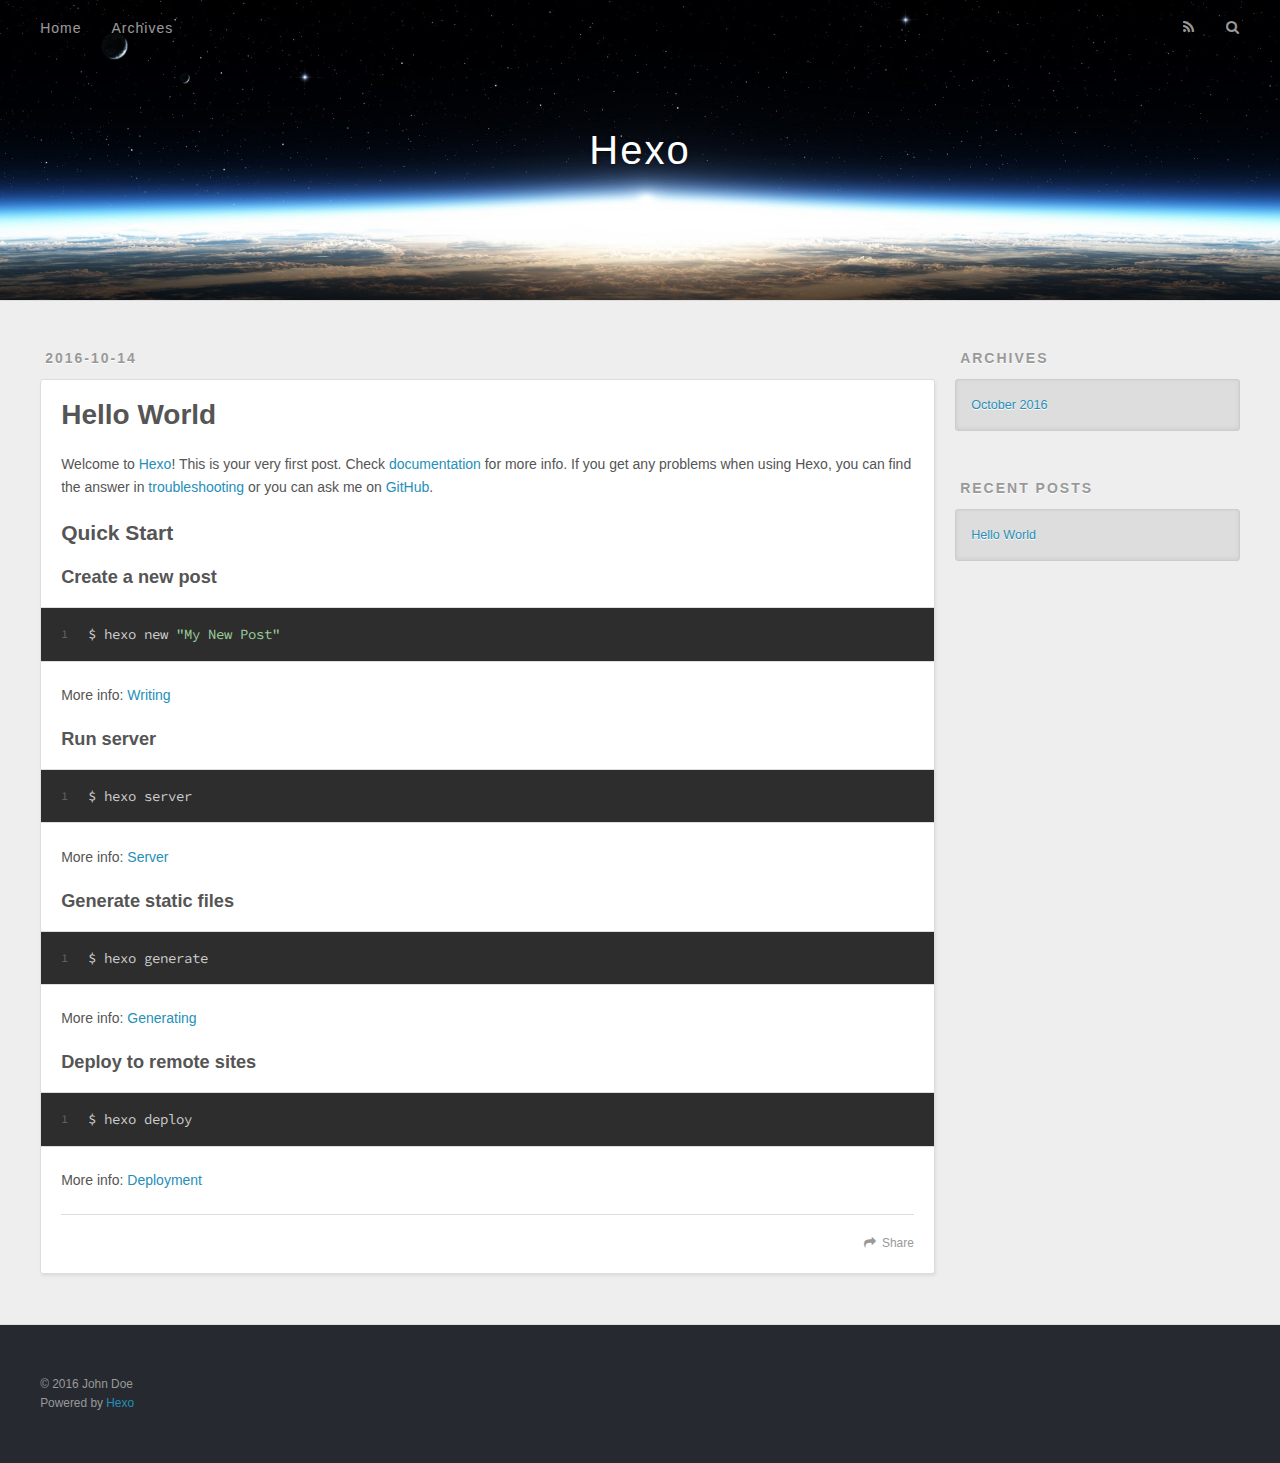
==== index.html @ ef67a655 "Site updated: 2016-10-14 16:32:00" ====
<!DOCTYPE html>
<html>
<head>
  <meta charset="utf-8">
  
  <title>Hexo</title>
  <meta name="viewport" content="width=device-width, initial-scale=1, maximum-scale=1">
  <meta property="og:type" content="website">
<meta property="og:title" content="Hexo">
<meta property="og:url" content="http://yoursite.com/index.html">
<meta property="og:site_name" content="Hexo">
<meta name="twitter:card" content="summary">
<meta name="twitter:title" content="Hexo">
  
    <link rel="alternate" href="/atom.xml" title="Hexo" type="application/atom+xml">
  
  
    <link rel="icon" href="/favicon.png">
  
  
    <link href="//fonts.googleapis.com/css?family=Source+Code+Pro" rel="stylesheet" type="text/css">
  
  <link rel="stylesheet" href="/css/style.css">
  

</head>

<body>
  <div id="container">
    <div id="wrap">
      <header id="header">
  <div id="banner"></div>
  <div id="header-outer" class="outer">
    <div id="header-title" class="inner">
      <h1 id="logo-wrap">
        <a href="/" id="logo">Hexo</a>
      </h1>
      
    </div>
    <div id="header-inner" class="inner">
      <nav id="main-nav">
        <a id="main-nav-toggle" class="nav-icon"></a>
        
          <a class="main-nav-link" href="/">Home</a>
        
          <a class="main-nav-link" href="/archives">Archives</a>
        
      </nav>
      <nav id="sub-nav">
        
          <a id="nav-rss-link" class="nav-icon" href="/atom.xml" title="RSS Feed"></a>
        
        <a id="nav-search-btn" class="nav-icon" title="Search"></a>
      </nav>
      <div id="search-form-wrap">
        <form action="//google.com/search" method="get" accept-charset="UTF-8" class="search-form"><input type="search" name="q" results="0" class="search-form-input" placeholder="Search"><button type="submit" class="search-form-submit">&#xF002;</button><input type="hidden" name="sitesearch" value="http://yoursite.com"></form>
      </div>
    </div>
  </div>
</header>
      <div class="outer">
        <section id="main">
  
    <article id="post-hello-world" class="article article-type-post" itemscope itemprop="blogPost">
  <div class="article-meta">
    <a href="/2016/10/14/hello-world/" class="article-date">
  <time datetime="2016-10-14T08:07:44.406Z" itemprop="datePublished">2016-10-14</time>
</a>
    
  </div>
  <div class="article-inner">
    
    
      <header class="article-header">
        
  
    <h1 itemprop="name">
      <a class="article-title" href="/2016/10/14/hello-world/">Hello World</a>
    </h1>
  

      </header>
    
    <div class="article-entry" itemprop="articleBody">
      
        <p>Welcome to <a href="https://hexo.io/" target="_blank" rel="external">Hexo</a>! This is your very first post. Check <a href="https://hexo.io/docs/" target="_blank" rel="external">documentation</a> for more info. If you get any problems when using Hexo, you can find the answer in <a href="https://hexo.io/docs/troubleshooting.html" target="_blank" rel="external">troubleshooting</a> or you can ask me on <a href="https://github.com/hexojs/hexo/issues" target="_blank" rel="external">GitHub</a>.</p>
<h2 id="Quick-Start"><a href="#Quick-Start" class="headerlink" title="Quick Start"></a>Quick Start</h2><h3 id="Create-a-new-post"><a href="#Create-a-new-post" class="headerlink" title="Create a new post"></a>Create a new post</h3><figure class="highlight bash"><table><tr><td class="gutter"><pre><div class="line">1</div></pre></td><td class="code"><pre><div class="line">$ hexo new <span class="string">"My New Post"</span></div></pre></td></tr></table></figure>
<p>More info: <a href="https://hexo.io/docs/writing.html" target="_blank" rel="external">Writing</a></p>
<h3 id="Run-server"><a href="#Run-server" class="headerlink" title="Run server"></a>Run server</h3><figure class="highlight bash"><table><tr><td class="gutter"><pre><div class="line">1</div></pre></td><td class="code"><pre><div class="line">$ hexo server</div></pre></td></tr></table></figure>
<p>More info: <a href="https://hexo.io/docs/server.html" target="_blank" rel="external">Server</a></p>
<h3 id="Generate-static-files"><a href="#Generate-static-files" class="headerlink" title="Generate static files"></a>Generate static files</h3><figure class="highlight bash"><table><tr><td class="gutter"><pre><div class="line">1</div></pre></td><td class="code"><pre><div class="line">$ hexo generate</div></pre></td></tr></table></figure>
<p>More info: <a href="https://hexo.io/docs/generating.html" target="_blank" rel="external">Generating</a></p>
<h3 id="Deploy-to-remote-sites"><a href="#Deploy-to-remote-sites" class="headerlink" title="Deploy to remote sites"></a>Deploy to remote sites</h3><figure class="highlight bash"><table><tr><td class="gutter"><pre><div class="line">1</div></pre></td><td class="code"><pre><div class="line">$ hexo deploy</div></pre></td></tr></table></figure>
<p>More info: <a href="https://hexo.io/docs/deployment.html" target="_blank" rel="external">Deployment</a></p>

      
    </div>
    <footer class="article-footer">
      <a data-url="http://yoursite.com/2016/10/14/hello-world/" data-id="ciu9i73440000d82mfgw4h59m" class="article-share-link">Share</a>
      
      
    </footer>
  </div>
  
</article>


  

</section>
        
          <aside id="sidebar">
  
    

  
    

  
    
  
    
  <div class="widget-wrap">
    <h3 class="widget-title">Archives</h3>
    <div class="widget">
      <ul class="archive-list"><li class="archive-list-item"><a class="archive-list-link" href="/archives/2016/10/">October 2016</a></li></ul>
    </div>
  </div>


  
    
  <div class="widget-wrap">
    <h3 class="widget-title">Recent Posts</h3>
    <div class="widget">
      <ul>
        
          <li>
            <a href="/2016/10/14/hello-world/">Hello World</a>
          </li>
        
      </ul>
    </div>
  </div>

  
</aside>
        
      </div>
      <footer id="footer">
  
  <div class="outer">
    <div id="footer-info" class="inner">
      &copy; 2016 John Doe<br>
      Powered by <a href="http://hexo.io/" target="_blank">Hexo</a>
    </div>
  </div>
</footer>
    </div>
    <nav id="mobile-nav">
  
    <a href="/" class="mobile-nav-link">Home</a>
  
    <a href="/archives" class="mobile-nav-link">Archives</a>
  
</nav>
    

<script src="//ajax.googleapis.com/ajax/libs/jquery/2.0.3/jquery.min.js"></script>


  <link rel="stylesheet" href="/fancybox/jquery.fancybox.css">
  <script src="/fancybox/jquery.fancybox.pack.js"></script>


<script src="/js/script.js"></script>

  </div>
</body>
</html>
---- css/style.css ----
body {
  width: 100%;
}
body:before,
body:after {
  content: "";
  display: table;
}
body:after {
  clear: both;
}
html,
body,
div,
span,
applet,
object,
iframe,
h1,
h2,
h3,
h4,
h5,
h6,
p,
blockquote,
pre,
a,
abbr,
acronym,
address,
big,
cite,
code,
del,
dfn,
em,
img,
ins,
kbd,
q,
s,
samp,
small,
strike,
strong,
sub,
sup,
tt,
var,
dl,
dt,
dd,
ol,
ul,
li,
fieldset,
form,
label,
legend,
table,
caption,
tbody,
tfoot,
thead,
tr,
th,
td {
  margin: 0;
  padding: 0;
  border: 0;
  outline: 0;
  font-weight: inherit;
  font-style: inherit;
  font-family: inherit;
  font-size: 100%;
  vertical-align: baseline;
}
body {
  line-height: 1;
  color: #000;
  background: #fff;
}
ol,
ul {
  list-style: none;
}
table {
  border-collapse: separate;
  border-spacing: 0;
  vertical-align: middle;
}
caption,
th,
td {
  text-align: left;
  font-weight: normal;
  vertical-align: middle;
}
a img {
  border: none;
}
input,
button {
  margin: 0;
  padding: 0;
}
input::-moz-focus-inner,
button::-moz-focus-inner {
  border: 0;
  padding: 0;
}
@font-face {
  font-family: FontAwesome;
  font-style: normal;
  font-weight: normal;
  src: url("fonts/fontawesome-webfont.eot?v=#4.0.3");
  src: url("fonts/fontawesome-webfont.eot?#iefix&v=#4.0.3") format("embedded-opentype"), url("fonts/fontawesome-webfont.woff?v=#4.0.3") format("woff"), url("fonts/fontawesome-webfont.ttf?v=#4.0.3") format("truetype"), url("fonts/fontawesome-webfont.svg#fontawesomeregular?v=#4.0.3") format("svg");
}
html,
body,
#container {
  height: 100%;
}
body {
  background: #eee;
  font: 14px "Helvetica Neue", Helvetica, Arial, sans-serif;
  -webkit-text-size-adjust: 100%;
}
.outer {
  max-width: 1220px;
  margin: 0 auto;
  padding: 0 20px;
}
.outer:before,
.outer:after {
  content: "";
  display: table;
}
.outer:after {
  clear: both;
}
.inner {
  display: inline;
  float: left;
  width: 98.33333333333333%;
  margin: 0 0.833333333333333%;
}
.left,
.alignleft {
  float: left;
}
.right,
.alignright {
  float: right;
}
.clear {
  clear: both;
}
#container {
  position: relative;
}
.mobile-nav-on {
  overflow: hidden;
}
#wrap {
  height: 100%;
  width: 100%;
  position: absolute;
  top: 0;
  left: 0;
  -webkit-transition: 0.2s ease-out;
  -moz-transition: 0.2s ease-out;
  -ms-transition: 0.2s ease-out;
  transition: 0.2s ease-out;
  z-index: 1;
  background: #eee;
}
.mobile-nav-on #wrap {
  left: 280px;
}
@media screen and (min-width: 768px) {
  #main {
    display: inline;
    float: left;
    width: 73.33333333333333%;
    margin: 0 0.833333333333333%;
  }
}
.article-date,
.article-category-link,
.archive-year,
.widget-title {
  text-decoration: none;
  text-transform: uppercase;
  letter-spacing: 2px;
  color: #999;
  margin-bottom: 1em;
  margin-left: 5px;
  line-height: 1em;
  text-shadow: 0 1px #fff;
  font-weight: bold;
}
.article-inner,
.archive-article-inner {
  background: #fff;
  -webkit-box-shadow: 1px 2px 3px #ddd;
  box-shadow: 1px 2px 3px #ddd;
  border: 1px solid #ddd;
  border-radius: 3px;
}
.article-entry h1,
.widget h1 {
  font-size: 2em;
}
.article-entry h2,
.widget h2 {
  font-size: 1.5em;
}
.article-entry h3,
.widget h3 {
  font-size: 1.3em;
}
.article-entry h4,
.widget h4 {
  font-size: 1.2em;
}
.article-entry h5,
.widget h5 {
  font-size: 1em;
}
.article-entry h6,
.widget h6 {
  font-size: 1em;
  color: #999;
}
.article-entry hr,
.widget hr {
  border: 1px dashed #ddd;
}
.article-entry strong,
.widget strong {
  font-weight: bold;
}
.article-entry em,
.widget em,
.article-entry cite,
.widget cite {
  font-style: italic;
}
.article-entry sup,
.widget sup,
.article-entry sub,
.widget sub {
  font-size: 0.75em;
  line-height: 0;
  position: relative;
  vertical-align: baseline;
}
.article-entry sup,
.widget sup {
  top: -0.5em;
}
.article-entry sub,
.widget sub {
  bottom: -0.2em;
}
.article-entry small,
.widget small {
  font-size: 0.85em;
}
.article-entry acronym,
.widget acronym,
.article-entry abbr,
.widget abbr {
  border-bottom: 1px dotted;
}
.article-entry ul,
.widget ul,
.article-entry ol,
.widget ol,
.article-entry dl,
.widget dl {
  margin: 0 20px;
  line-height: 1.6em;
}
.article-entry ul ul,
.widget ul ul,
.article-entry ol ul,
.widget ol ul,
.article-entry ul ol,
.widget ul ol,
.article-entry ol ol,
.widget ol ol {
  margin-top: 0;
  margin-bottom: 0;
}
.article-entry ul,
.widget ul {
  list-style: disc;
}
.article-entry ol,
.widget ol {
  list-style: decimal;
}
.article-entry dt,
.widget dt {
  font-weight: bold;
}
#header {
  height: 300px;
  position: relative;
  border-bottom: 1px solid #ddd;
}
#header:before,
#header:after {
  content: "";
  position: absolute;
  left: 0;
  right: 0;
  height: 40px;
}
#header:before {
  top: 0;
  background: -webkit-linear-gradient(rgba(0,0,0,0.2), transparent);
  background: -moz-linear-gradient(rgba(0,0,0,0.2), transparent);
  background: -ms-linear-gradient(rgba(0,0,0,0.2), transparent);
  background: linear-gradient(rgba(0,0,0,0.2), transparent);
}
#header:after {
  bottom: 0;
  background: -webkit-linear-gradient(transparent, rgba(0,0,0,0.2));
  background: -moz-linear-gradient(transparent, rgba(0,0,0,0.2));
  background: -ms-linear-gradient(transparent, rgba(0,0,0,0.2));
  background: linear-gradient(transparent, rgba(0,0,0,0.2));
}
#header-outer {
  height: 100%;
  position: relative;
}
#header-inner {
  position: relative;
  overflow: hidden;
}
#banner {
  position: absolute;
  top: 0;
  left: 0;
  width: 100%;
  height: 100%;
  background: url("images/banner.jpg") center #000;
  -webkit-background-size: cover;
  -moz-background-size: cover;
  background-size: cover;
  z-index: -1;
}
#header-title {
  text-align: center;
  height: 40px;
  position: absolute;
  top: 50%;
  left: 0;
  margin-top: -20px;
}
#logo,
#subtitle {
  text-decoration: none;
  color: #fff;
  font-weight: 300;
  text-shadow: 0 1px 4px rgba(0,0,0,0.3);
}
#logo {
  font-size: 40px;
  line-height: 40px;
  letter-spacing: 2px;
}
#subtitle {
  font-size: 16px;
  line-height: 16px;
  letter-spacing: 1px;
}
#subtitle-wrap {
  margin-top: 16px;
}
#main-nav {
  float: left;
  margin-left: -15px;
}
.nav-icon,
.main-nav-link {
  float: left;
  color: #fff;
  opacity: 0.6;
  text-decoration: none;
  text-shadow: 0 1px rgba(0,0,0,0.2);
  -webkit-transition: opacity 0.2s;
  -moz-transition: opacity 0.2s;
  -ms-transition: opacity 0.2s;
  transition: opacity 0.2s;
  display: block;
  padding: 20px 15px;
}
.nav-icon:hover,
.main-nav-link:hover {
  opacity: 1;
}
.nav-icon {
  font-family: FontAwesome;
  text-align: center;
  font-size: 14px;
  width: 14px;
  height: 14px;
  padding: 20px 15px;
  position: relative;
  cursor: pointer;
}
.main-nav-link {
  font-weight: 300;
  letter-spacing: 1px;
}
@media screen and (max-width: 479px) {
  .main-nav-link {
    display: none;
  }
}
#main-nav-toggle {
  display: none;
}
#main-nav-toggle:before {
  content: "\f0c9";
}
@media screen and (max-width: 479px) {
  #main-nav-toggle {
    display: block;
  }
}
#sub-nav {
  float: right;
  margin-right: -15px;
}
#nav-rss-link:before {
  content: "\f09e";
}
#nav-search-btn:before {
  content: "\f002";
}
#search-form-wrap {
  position: absolute;
  top: 15px;
  width: 150px;
  height: 30px;
  right: -150px;
  opacity: 0;
  -webkit-transition: 0.2s ease-out;
  -moz-transition: 0.2s ease-out;
  -ms-transition: 0.2s ease-out;
  transition: 0.2s ease-out;
}
#search-form-wrap.on {
  opacity: 1;
  right: 0;
}
@media screen and (max-width: 479px) {
  #search-form-wrap {
    width: 100%;
    right: -100%;
  }
}
.search-form {
  position: absolute;
  top: 0;
  left: 0;
  right: 0;
  background: #fff;
  padding: 5px 15px;
  border-radius: 15px;
  -webkit-box-shadow: 0 0 10px rgba(0,0,0,0.3);
  box-shadow: 0 0 10px rgba(0,0,0,0.3);
}
.search-form-input {
  border: none;
  background: none;
  color: #555;
  width: 100%;
  font: 13px "Helvetica Neue", Helvetica, Arial, sans-serif;
  outline: none;
}
.search-form-input::-webkit-search-results-decoration,
.search-form-input::-webkit-search-cancel-button {
  -webkit-appearance: none;
}
.search-form-submit {
  position: absolute;
  top: 50%;
  right: 10px;
  margin-top: -7px;
  font: 13px FontAwesome;
  border: none;
  background: none;
  color: #bbb;
  cursor: pointer;
}
.search-form-submit:hover,
.search-form-submit:focus {
  color: #777;
}
.article {
  margin: 50px 0;
}
.article-inner {
  overflow: hidden;
}
.article-meta:before,
.article-meta:after {
  content: "";
  display: table;
}
.article-meta:after {
  clear: both;
}
.article-date {
  float: left;
}
.article-category {
  float: left;
  line-height: 1em;
  color: #ccc;
  text-shadow: 0 1px #fff;
  margin-left: 8px;
}
.article-category:before {
  content: "\2022";
}
.article-category-link {
  margin: 0 12px 1em;
}
.article-header {
  padding: 20px 20px 0;
}
.article-title {
  text-decoration: none;
  font-size: 2em;
  font-weight: bold;
  color: #555;
  line-height: 1.1em;
  -webkit-transition: color 0.2s;
  -moz-transition: color 0.2s;
  -ms-transition: color 0.2s;
  transition: color 0.2s;
}
a.article-title:hover {
  color: #258fb8;
}
.article-entry {
  color: #555;
  padding: 0 20px;
}
.article-entry:before,
.article-entry:after {
  content: "";
  display: table;
}
.article-entry:after {
  clear: both;
}
.article-entry p,
.article-entry table {
  line-height: 1.6em;
  margin: 1.6em 0;
}
.article-entry h1,
.article-entry h2,
.article-entry h3,
.article-entry h4,
.article-entry h5,
.article-entry h6 {
  font-weight: bold;
}
.article-entry h1,
.article-entry h2,
.article-entry h3,
.article-entry h4,
.article-entry h5,
.article-entry h6 {
  line-height: 1.1em;
  margin: 1.1em 0;
}
.article-entry a {
  color: #258fb8;
  text-decoration: none;
}
.article-entry a:hover {
  text-decoration: underline;
}
.article-entry ul,
.article-entry ol,
.article-entry dl {
  margin-top: 1.6em;
  margin-bottom: 1.6em;
}
.article-entry img,
.article-entry video {
  max-width: 100%;
  height: auto;
  display: block;
  margin: auto;
}
.article-entry iframe {
  border: none;
}
.article-entry table {
  width: 100%;
  border-collapse: collapse;
  border-spacing: 0;
}
.article-entry th {
  font-weight: bold;
  border-bottom: 3px solid #ddd;
  padding-bottom: 0.5em;
}
.article-entry td {
  border-bottom: 1px solid #ddd;
  padding: 10px 0;
}
.article-entry blockquote {
  font-family: Georgia, "Times New Roman", serif;
  font-size: 1.4em;
  margin: 1.6em 20px;
  text-align: center;
}
.article-entry blockquote footer {
  font-size: 14px;
  margin: 1.6em 0;
  font-family: "Helvetica Neue", Helvetica, Arial, sans-serif;
}
.article-entry blockquote footer cite:before {
  content: "—";
  padding: 0 0.5em;
}
.article-entry .pullquote {
  text-align: left;
  width: 45%;
  margin: 0;
}
.article-entry .pullquote.left {
  margin-left: 0.5em;
  margin-right: 1em;
}
.article-entry .pullquote.right {
  margin-right: 0.5em;
  margin-left: 1em;
}
.article-entry .caption {
  color: #999;
  display: block;
  font-size: 0.9em;
  margin-top: 0.5em;
  position: relative;
  text-align: center;
}
.article-entry .video-container {
  position: relative;
  padding-top: 56.25%;
  height: 0;
  overflow: hidden;
}
.article-entry .video-container iframe,
.article-entry .video-container object,
.article-entry .video-container embed {
  position: absolute;
  top: 0;
  left: 0;
  width: 100%;
  height: 100%;
  margin-top: 0;
}
.article-more-link a {
  display: inline-block;
  line-height: 1em;
  padding: 6px 15px;
  border-radius: 15px;
  background: #eee;
  color: #999;
  text-shadow: 0 1px #fff;
  text-decoration: none;
}
.article-more-link a:hover {
  background: #258fb8;
  color: #fff;
  text-decoration: none;
  text-shadow: 0 1px #1e7293;
}
.article-footer {
  font-size: 0.85em;
  line-height: 1.6em;
  border-top: 1px solid #ddd;
  padding-top: 1.6em;
  margin: 0 20px 20px;
}
.article-footer:before,
.article-footer:after {
  content: "";
  display: table;
}
.article-footer:after {
  clear: both;
}
.article-footer a {
  color: #999;
  text-decoration: none;
}
.article-footer a:hover {
  color: #555;
}
.article-tag-list-item {
  float: left;
  margin-right: 10px;
}
.article-tag-list-link:before {
  content: "#";
}
.article-comment-link {
  float: right;
}
.article-comment-link:before {
  content: "\f075";
  font-family: FontAwesome;
  padding-right: 8px;
}
.article-share-link {
  cursor: pointer;
  float: right;
  margin-left: 20px;
}
.article-share-link:before {
  content: "\f064";
  font-family: FontAwesome;
  padding-right: 6px;
}
#article-nav {
  position: relative;
}
#article-nav:before,
#article-nav:after {
  content: "";
  display: table;
}
#article-nav:after {
  clear: both;
}
@media screen and (min-width: 768px) {
  #article-nav {
    margin: 50px 0;
  }
  #article-nav:before {
    width: 8px;
    height: 8px;
    position: absolute;
    top: 50%;
    left: 50%;
    margin-top: -4px;
    margin-left: -4px;
    content: "";
    border-radius: 50%;
    background: #ddd;
    -webkit-box-shadow: 0 1px 2px #fff;
    box-shadow: 0 1px 2px #fff;
  }
}
.article-nav-link-wrap {
  text-decoration: none;
  text-shadow: 0 1px #fff;
  color: #999;
  -webkit-box-sizing: border-box;
  -moz-box-sizing: border-box;
  box-sizing: border-box;
  margin-top: 50px;
  text-align: center;
  display: block;
}
.article-nav-link-wrap:hover {
  color: #555;
}
@media screen and (min-width: 768px) {
  .article-nav-link-wrap {
    width: 50%;
    margin-top: 0;
  }
}
@media screen and (min-width: 768px) {
  #article-nav-newer {
    float: left;
    text-align: right;
    padding-right: 20px;
  }
}
@media screen and (min-width: 768px) {
  #article-nav-older {
    float: right;
    text-align: left;
    padding-left: 20px;
  }
}
.article-nav-caption {
  text-transform: uppercase;
  letter-spacing: 2px;
  color: #ddd;
  line-height: 1em;
  font-weight: bold;
}
#article-nav-newer .article-nav-caption {
  margin-right: -2px;
}
.article-nav-title {
  font-size: 0.85em;
  line-height: 1.6em;
  margin-top: 0.5em;
}
.article-share-box {
  position: absolute;
  display: none;
  background: #fff;
  -webkit-box-shadow: 1px 2px 10px rgba(0,0,0,0.2);
  box-shadow: 1px 2px 10px rgba(0,0,0,0.2);
  border-radius: 3px;
  margin-left: -145px;
  overflow: hidden;
  z-index: 1;
}
.article-share-box.on {
  display: block;
}
.article-share-input {
  width: 100%;
  background: none;
  -webkit-box-sizing: border-box;
  -moz-box-sizing: border-box;
  box-sizing: border-box;
  font: 14px "Helvetica Neue", Helvetica, Arial, sans-serif;
  padding: 0 15px;
  color: #555;
  outline: none;
  border: 1px solid #ddd;
  border-radius: 3px 3px 0 0;
  height: 36px;
  line-height: 36px;
}
.article-share-links {
  background: #eee;
}
.article-share-links:before,
.article-share-links:after {
  content: "";
  display: table;
}
.article-share-links:after {
  clear: both;
}
.article-share-twitter,
.article-share-facebook,
.article-share-pinterest,
.article-share-google {
  width: 50px;
  height: 36px;
  display: block;
  float: left;
  position: relative;
  color: #999;
  text-shadow: 0 1px #fff;
}
.article-share-twitter:before,
.article-share-facebook:before,
.article-share-pinterest:before,
.article-share-google:before {
  font-size: 20px;
  font-family: FontAwesome;
  width: 20px;
  height: 20px;
  position: absolute;
  top: 50%;
  left: 50%;
  margin-top: -10px;
  margin-left: -10px;
  text-align: center;
}
.article-share-twitter:hover,
.article-share-facebook:hover,
.article-share-pinterest:hover,
.article-share-google:hover {
  color: #fff;
}
.article-share-twitter:before {
  content: "\f099";
}
.article-share-twitter:hover {
  background: #00aced;
  text-shadow: 0 1px #008abe;
}
.article-share-facebook:before {
  content: "\f09a";
}
.article-share-facebook:hover {
  background: #3b5998;
  text-shadow: 0 1px #2f477a;
}
.article-share-pinterest:before {
  content: "\f0d2";
}
.article-share-pinterest:hover {
  background: #cb2027;
  text-shadow: 0 1px #a21a1f;
}
.article-share-google:before {
  content: "\f0d5";
}
.article-share-google:hover {
  background: #dd4b39;
  text-shadow: 0 1px #be3221;
}
.article-gallery {
  background: #000;
  position: relative;
}
.article-gallery-photos {
  position: relative;
  overflow: hidden;
}
.article-gallery-img {
  display: none;
  max-width: 100%;
}
.article-gallery-img:first-child {
  display: block;
}
.article-gallery-img.loaded {
  position: absolute;
  display: block;
}
.article-gallery-img img {
  display: block;
  max-width: 100%;
  margin: 0 auto;
}
#comments {
  background: #fff;
  -webkit-box-shadow: 1px 2px 3px #ddd;
  box-shadow: 1px 2px 3px #ddd;
  padding: 20px;
  border: 1px solid #ddd;
  border-radius: 3px;
  margin: 50px 0;
}
#comments a {
  color: #258fb8;
}
.archives-wrap {
  margin: 50px 0;
}
.archives:before,
.archives:after {
  content: "";
  display: table;
}
.archives:after {
  clear: both;
}
.archive-year-wrap {
  margin-bottom: 1em;
}
.archives {
  -webkit-column-gap: 10px;
  -moz-column-gap: 10px;
  column-gap: 10px;
}
@media screen and (min-width: 480px) and (max-width: 767px) {
  .archives {
    -webkit-column-count: 2;
    -moz-column-count: 2;
    column-count: 2;
  }
}
@media screen and (min-width: 768px) {
  .archives {
    -webkit-column-count: 3;
    -moz-column-count: 3;
    column-count: 3;
  }
}
.archive-article {
  -webkit-column-break-inside: avoid;
  page-break-inside: avoid;
  overflow: hidden;
  break-inside: avoid-column;
}
.archive-article-inner {
  padding: 10px;
  margin-bottom: 15px;
}
.archive-article-title {
  text-decoration: none;
  font-weight: bold;
  color: #555;
  -webkit-transition: color 0.2s;
  -moz-transition: color 0.2s;
  -ms-transition: color 0.2s;
  transition: color 0.2s;
  line-height: 1.6em;
}
.archive-article-title:hover {
  color: #258fb8;
}
.archive-article-footer {
  margin-top: 1em;
}
.archive-article-date {
  color: #999;
  text-decoration: none;
  font-size: 0.85em;
  line-height: 1em;
  margin-bottom: 0.5em;
  display: block;
}
#page-nav {
  margin: 50px auto;
  background: #fff;
  -webkit-box-shadow: 1px 2px 3px #ddd;
  box-shadow: 1px 2px 3px #ddd;
  border: 1px solid #ddd;
  border-radius: 3px;
  text-align: center;
  color: #999;
  overflow: hidden;
}
#page-nav:before,
#page-nav:after {
  content: "";
  display: table;
}
#page-nav:after {
  clear: both;
}
#page-nav a,
#page-nav span {
  padding: 10px 20px;
  line-height: 1;
  height: 2ex;
}
#page-nav a {
  color: #999;
  text-decoration: none;
}
#page-nav a:hover {
  background: #999;
  color: #fff;
}
#page-nav .prev {
  float: left;
}
#page-nav .next {
  float: right;
}
#page-nav .page-number {
  display: inline-block;
}
@media screen and (max-width: 479px) {
  #page-nav .page-number {
    display: none;
  }
}
#page-nav .current {
  color: #555;
  font-weight: bold;
}
#page-nav .space {
  color: #ddd;
}
#footer {
  background: #262a30;
  padding: 50px 0;
  border-top: 1px solid #ddd;
  color: #999;
}
#footer a {
  color: #258fb8;
  text-decoration: none;
}
#footer a:hover {
  text-decoration: underline;
}
#footer-info {
  line-height: 1.6em;
  font-size: 0.85em;
}
.article-entry pre,
.article-entry .highlight {
  background: #2d2d2d;
  margin: 0 -20px;
  padding: 15px 20px;
  border-style: solid;
  border-color: #ddd;
  border-width: 1px 0;
  overflow: auto;
  color: #ccc;
  line-height: 22.400000000000002px;
}
.article-entry .highlight .gutter pre,
.article-entry .gist .gist-file .gist-data .line-numbers {
  color: #666;
  font-size: 0.85em;
}
.article-entry pre,
.article-entry code {
  font-family: "Source Code Pro", Consolas, Monaco, Menlo, Consolas, monospace;
}
.article-entry code {
  background: #eee;
  text-shadow: 0 1px #fff;
  padding: 0 0.3em;
}
.article-entry pre code {
  background: none;
  text-shadow: none;
  padding: 0;
}
.article-entry .highlight pre {
  border: none;
  margin: 0;
  padding: 0;
}
.article-entry .highlight table {
  margin: 0;
  width: auto;
}
.article-entry .highlight td {
  border: none;
  padding: 0;
}
.article-entry .highlight figcaption {
  font-size: 0.85em;
  color: #999;
  line-height: 1em;
  margin-bottom: 1em;
}
.article-entry .highlight figcaption:before,
.article-entry .highlight figcaption:after {
  content: "";
  display: table;
}
.article-entry .highlight figcaption:after {
  clear: both;
}
.article-entry .highlight figcaption a {
  float: right;
}
.article-entry .highlight .gutter pre {
  text-align: right;
  padding-right: 20px;
}
.article-entry .highlight .line {
  height: 22.400000000000002px;
}
.article-entry .highlight .line.marked {
  background: #515151;
}
.article-entry .gist {
  margin: 0 -20px;
  border-style: solid;
  border-color: #ddd;
  border-width: 1px 0;
  background: #2d2d2d;
  padding: 15px 20px 15px 0;
}
.article-entry .gist .gist-file {
  border: none;
  font-family: "Source Code Pro", Consolas, Monaco, Menlo, Consolas, monospace;
  margin: 0;
}
.article-entry .gist .gist-file .gist-data {
  background: none;
  border: none;
}
.article-entry .gist .gist-file .gist-data .line-numbers {
  background: none;
  border: none;
  padding: 0 20px 0 0;
}
.article-entry .gist .gist-file .gist-data .line-data {
  padding: 0 !important;
}
.article-entry .gist .gist-file .highlight {
  margin: 0;
  padding: 0;
  border: none;
}
.article-entry .gist .gist-file .gist-meta {
  background: #2d2d2d;
  color: #999;
  font: 0.85em "Helvetica Neue", Helvetica, Arial, sans-serif;
  text-shadow: 0 0;
  padding: 0;
  margin-top: 1em;
  margin-left: 20px;
}
.article-entry .gist .gist-file .gist-meta a {
  color: #258fb8;
  font-weight: normal;
}
.article-entry .gist .gist-file .gist-meta a:hover {
  text-decoration: underline;
}
pre .comment,
pre .title {
  color: #999;
}
pre .variable,
pre .attribute,
pre .tag,
pre .regexp,
pre .ruby .constant,
pre .xml .tag .title,
pre .xml .pi,
pre .xml .doctype,
pre .html .doctype,
pre .css .id,
pre .css .class,
pre .css .pseudo {
  color: #f2777a;
}
pre .number,
pre .preprocessor,
pre .built_in,
pre .literal,
pre .params,
pre .constant {
  color: #f99157;
}
pre .class,
pre .ruby .class .title,
pre .css .rules .attribute {
  color: #9c9;
}
pre .string,
pre .value,
pre .inheritance,
pre .header,
pre .ruby .symbol,
pre .xml .cdata {
  color: #9c9;
}
pre .css .hexcolor {
  color: #6cc;
}
pre .function,
pre .python .decorator,
pre .python .title,
pre .ruby .function .title,
pre .ruby .title .keyword,
pre .perl .sub,
pre .javascript .title,
pre .coffeescript .title {
  color: #69c;
}
pre .keyword,
pre .javascript .function {
  color: #c9c;
}
@media screen and (max-width: 479px) {
  #mobile-nav {
    position: absolute;
    top: 0;
    left: 0;
    width: 280px;
    height: 100%;
    background: #191919;
    border-right: 1px solid #fff;
  }
}
@media screen and (max-width: 479px) {
  .mobile-nav-link {
    display: block;
    color: #999;
    text-decoration: none;
    padding: 15px 20px;
    font-weight: bold;
  }
  .mobile-nav-link:hover {
    color: #fff;
  }
}
@media screen and (min-width: 768px) {
  #sidebar {
    display: inline;
    float: left;
    width: 23.333333333333332%;
    margin: 0 0.833333333333333%;
  }
}
.widget-wrap {
  margin: 50px 0;
}
.widget {
  color: #777;
  text-shadow: 0 1px #fff;
  background: #ddd;
  -webkit-box-shadow: 0 -1px 4px #ccc inset;
  box-shadow: 0 -1px 4px #ccc inset;
  border: 1px solid #ccc;
  padding: 15px;
  border-radius: 3px;
}
.widget a {
  color: #258fb8;
  text-decoration: none;
}
.widget a:hover {
  text-decoration: underline;
}
.widget ul ul,
.widget ol ul,
.widget dl ul,
.widget ul ol,
.widget ol ol,
.widget dl ol,
.widget ul dl,
.widget ol dl,
.widget dl dl {
  margin-left: 15px;
  list-style: disc;
}
.widget {
  line-height: 1.6em;
  word-wrap: break-word;
  font-size: 0.9em;
}
.widget ul,
.widget ol {
  list-style: none;
  margin: 0;
}
.widget ul ul,
.widget ol ul,
.widget ul ol,
.widget ol ol {
  margin: 0 20px;
}
.widget ul ul,
.widget ol ul {
  list-style: disc;
}
.widget ul ol,
.widget ol ol {
  list-style: decimal;
}
.category-list-count,
.tag-list-count,
.archive-list-count {
  padding-left: 5px;
  color: #999;
  font-size: 0.85em;
}
.category-list-count:before,
.tag-list-count:before,
.archive-list-count:before {
  content: "(";
}
.category-list-count:after,
.tag-list-count:after,
.archive-list-count:after {
  content: ")";
}
.tagcloud a {
  margin-right: 5px;
  display: inline-block;
}
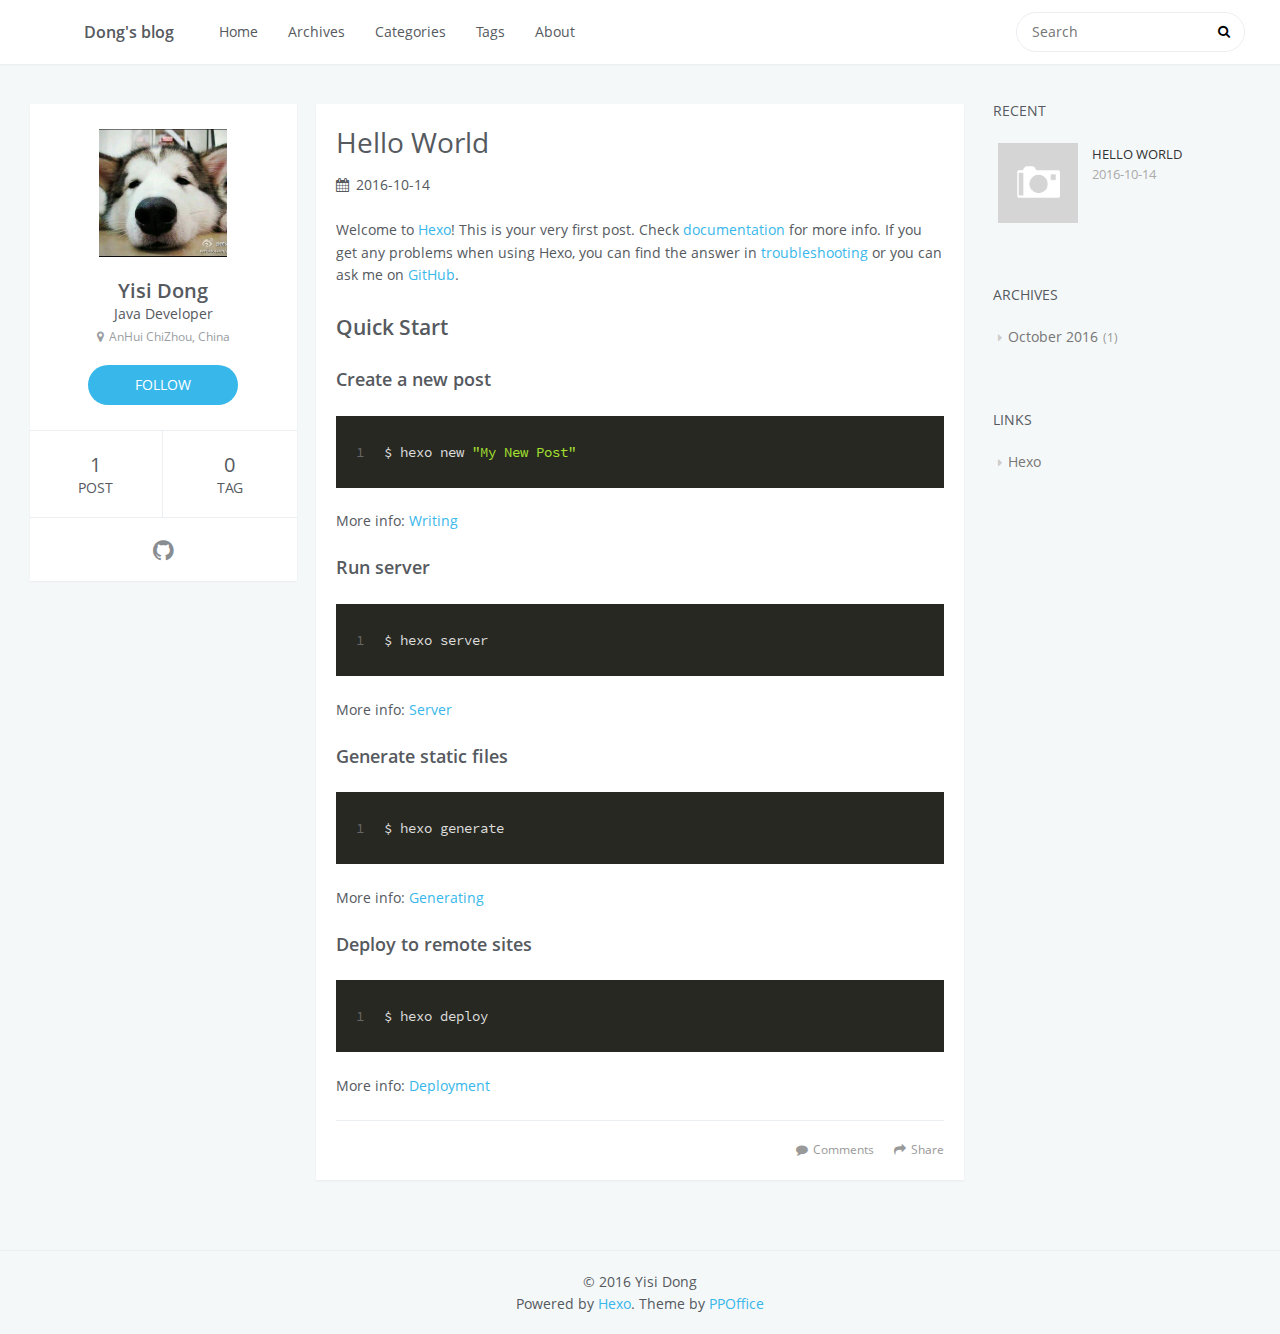
==== commit 2810c2ed: "Site updated: 2016-10-15 11:22:10" ====
--- a/index.html
+++ b/index.html
@@ -1,89 +1,222 @@
 <!DOCTYPE html>
-<html>
+<html lang=Ja>
 <head>
-  <meta charset="utf-8">
-  
-  <title>Hexo</title>
-  <meta name="viewport" content="width=device-width, initial-scale=1, maximum-scale=1">
-  <meta property="og:type" content="website">
-<meta property="og:title" content="Hexo">
+    <meta charset="utf-8">
+    
+    <title>Dong&#39;s blog</title>
+    <meta name="viewport" content="width=device-width, initial-scale=1, maximum-scale=1" />
+    <meta name="description" content="像是条河流，勇往直前却看不到尽头">
+<meta property="og:type" content="website">
+<meta property="og:title" content="Dong's blog">
 <meta property="og:url" content="http://yoursite.com/index.html">
-<meta property="og:site_name" content="Hexo">
+<meta property="og:site_name" content="Dong's blog">
+<meta property="og:description" content="像是条河流，勇往直前却看不到尽头">
 <meta name="twitter:card" content="summary">
-<meta name="twitter:title" content="Hexo">
-  
-    <link rel="alternate" href="/atom.xml" title="Hexo" type="application/atom+xml">
-  
-  
-    <link rel="icon" href="/favicon.png">
-  
-  
-    <link href="//fonts.googleapis.com/css?family=Source+Code+Pro" rel="stylesheet" type="text/css">
-  
-  <link rel="stylesheet" href="/css/style.css">
-  
+<meta name="twitter:title" content="Dong's blog">
+<meta name="twitter:description" content="像是条河流，勇往直前却看不到尽头">
+    
+
+    
+
+    
+        <link rel="icon" href="/css/images/photo.jpg" />
+    
+
+    <link rel="stylesheet" href="/vendor/font-awesome/css/font-awesome.min.css">
+    <link rel="stylesheet" href="/vendor/open-sans/styles.css">
+    <link rel="stylesheet" href="/vendor/source-code-pro/styles.css">
+
+    <link rel="stylesheet" href="/css/style.css">
+
+    <script src="/vendor/jquery/2.1.3/jquery.min.js"></script>
+    
+    
+        <link rel="stylesheet" href="/vendor/lightgallery/css/lightgallery.min.css">
+    
+    
+    
+    
+    
+
 
 </head>
 
 <body>
-  <div id="container">
-    <div id="wrap">
-      <header id="header">
-  <div id="banner"></div>
-  <div id="header-outer" class="outer">
-    <div id="header-title" class="inner">
-      <h1 id="logo-wrap">
-        <a href="/" id="logo">Hexo</a>
-      </h1>
-      
-    </div>
-    <div id="header-inner" class="inner">
-      <nav id="main-nav">
-        <a id="main-nav-toggle" class="nav-icon"></a>
-        
-          <a class="main-nav-link" href="/">Home</a>
-        
-          <a class="main-nav-link" href="/archives">Archives</a>
-        
-      </nav>
-      <nav id="sub-nav">
-        
-          <a id="nav-rss-link" class="nav-icon" href="/atom.xml" title="RSS Feed"></a>
-        
-        <a id="nav-search-btn" class="nav-icon" title="Search"></a>
-      </nav>
-      <div id="search-form-wrap">
-        <form action="//google.com/search" method="get" accept-charset="UTF-8" class="search-form"><input type="search" name="q" results="0" class="search-form-input" placeholder="Search"><button type="submit" class="search-form-submit">&#xF002;</button><input type="hidden" name="sitesearch" value="http://yoursite.com"></form>
-      </div>
-    </div>
-  </div>
+    <div id="container">
+        <header id="header">
+    <div id="header-main" class="header-inner">
+        <div class="outer">
+            <a href="/" id="logo">
+                <i class="logo"></i>
+                <span class="site-title">Dong&#39;s blog</span>
+            </a>
+            <nav id="main-nav">
+                
+                    <a class="main-nav-link" href="/.">Home</a>
+                
+                    <a class="main-nav-link" href="/archives">Archives</a>
+                
+                    <a class="main-nav-link" href="/categories">Categories</a>
+                
+                    <a class="main-nav-link" href="/tags">Tags</a>
+                
+                    <a class="main-nav-link" href="/about">About</a>
+                
+            </nav>
+            
+                
+                <nav id="sub-nav">
+                    <div class="profile" id="profile-nav">
+                        <a id="profile-anchor" href="javascript:;">
+                            <img class="avatar" src="/css/images/photo.jpg" />
+                            <i class="fa fa-caret-down"></i>
+                        </a>
+                    </div>
+                </nav>
+            
+            <div id="search-form-wrap">
+
+    <form class="search-form">
+        <input type="text" class="ins-search-input search-form-input" placeholder="Search" />
+        <button type="submit" class="search-form-submit"></button>
+    </form>
+    <div class="ins-search">
+    <div class="ins-search-mask"></div>
+    <div class="ins-search-container">
+        <div class="ins-input-wrapper">
+            <input type="text" class="ins-search-input" placeholder="Type something..." />
+            <span class="ins-close ins-selectable"><i class="fa fa-times-circle"></i></span>
+        </div>
+        <div class="ins-section-wrapper">
+            <div class="ins-section-container"></div>
+        </div>
+    </div>
+</div>
+<script>
+(function (window) {
+    var INSIGHT_CONFIG = {
+        TRANSLATION: {
+            POSTS: 'Posts',
+            PAGES: 'Pages',
+            CATEGORIES: 'Categories',
+            TAGS: 'Tags',
+            UNTITLED: '(Untitled)',
+        },
+        ROOT_URL: '/',
+        CONTENT_URL: '/content.json',
+    };
+    window.INSIGHT_CONFIG = INSIGHT_CONFIG;
+})(window);
+</script>
+<script src="/js/insight.js"></script>
+
+</div>
+        </div>
+    </div>
+    <div id="main-nav-mobile" class="header-sub header-inner">
+        <table class="menu outer">
+            <tr>
+                
+                    <td><a class="main-nav-link" href="/.">Home</a></td>
+                
+                    <td><a class="main-nav-link" href="/archives">Archives</a></td>
+                
+                    <td><a class="main-nav-link" href="/categories">Categories</a></td>
+                
+                    <td><a class="main-nav-link" href="/tags">Tags</a></td>
+                
+                    <td><a class="main-nav-link" href="/about">About</a></td>
+                
+                <td>
+                    
+    <div class="search-form">
+        <input type="text" class="ins-search-input search-form-input" placeholder="Search" />
+    </div>
+
+                </td>
+            </tr>
+        </table>
+    </div>
 </header>
-      <div class="outer">
-        <section id="main">
-  
+
+        <div class="outer">
+            
+                
+
+<aside id="profile">
+    <div class="inner profile-inner">
+        <div class="base-info profile-block">
+            <img id="avatar" src="/css/images/photo.jpg" />
+            <h2 id="name">Yisi Dong</h2>
+            <h3 id="title">Java Developer</h3>
+            <span id="location"><i class="fa fa-map-marker"></i>AnHui ChiZhou, China</span>
+            <a id="follow" target="_blank" href="https://github.com/dysgit">FOLLOW</a>
+        </div>
+        <div class="article-info profile-block">
+            <div class="article-info-block">
+                1
+                <span>post</span>
+            </div>
+            <div class="article-info-block">
+                0
+                <span>tag</span>
+            </div>
+        </div>
+        
+        <div class="profile-block social-links">
+            <table>
+                <tr>
+                    
+                    
+                    <td>
+                        <a href="http://github.com/dysgit" target="_blank" title="github" class=tooltip>
+                            <i class="fa fa-github"></i>
+                        </a>
+                    </td>
+                    
+                </tr>
+            </table>
+        </div>
+        
+    </div>
+</aside>
+
+            
+            <section id="main">
     <article id="post-hello-world" class="article article-type-post" itemscope itemprop="blogPost">
-  <div class="article-meta">
-    <a href="/2016/10/14/hello-world/" class="article-date">
-  <time datetime="2016-10-14T08:07:44.406Z" itemprop="datePublished">2016-10-14</time>
-</a>
-    
-  </div>
-  <div class="article-inner">
-    
-    
-      <header class="article-header">
-        
-  
-    <h1 itemprop="name">
-      <a class="article-title" href="/2016/10/14/hello-world/">Hello World</a>
-    </h1>
-  
-
-      </header>
-    
-    <div class="article-entry" itemprop="articleBody">
-      
-        <p>Welcome to <a href="https://hexo.io/" target="_blank" rel="external">Hexo</a>! This is your very first post. Check <a href="https://hexo.io/docs/" target="_blank" rel="external">documentation</a> for more info. If you get any problems when using Hexo, you can find the answer in <a href="https://hexo.io/docs/troubleshooting.html" target="_blank" rel="external">troubleshooting</a> or you can ask me on <a href="https://github.com/hexojs/hexo/issues" target="_blank" rel="external">GitHub</a>.</p>
+    <div class="article-inner">
+        
+        
+            <header class="article-header">
+                
+    
+        <h1 itemprop="name">
+            <a class="article-title" href="/2016/10/14/hello-world/">Hello World</a>
+        </h1>
+    
+
+                
+                    <div class="article-meta">
+                        
+    <div class="article-date">
+        <i class="fa fa-calendar"></i>
+        <a href="/2016/10/14/hello-world/">
+            <time datetime="2016-10-14T08:07:44.406Z" itemprop="datePublished">2016-10-14</time>
+        </a>
+    </div>
+
+
+                        
+                        
+                    </div>
+                
+            </header>
+        
+        
+        <div class="article-entry" itemprop="articleBody">
+        
+            
+            <p>Welcome to <a href="https://hexo.io/" target="_blank" rel="external">Hexo</a>! This is your very first post. Check <a href="https://hexo.io/docs/" target="_blank" rel="external">documentation</a> for more info. If you get any problems when using Hexo, you can find the answer in <a href="https://hexo.io/docs/troubleshooting.html" target="_blank" rel="external">troubleshooting</a> or you can ask me on <a href="https://github.com/hexojs/hexo/issues" target="_blank" rel="external">GitHub</a>.</p>
 <h2 id="Quick-Start"><a href="#Quick-Start" class="headerlink" title="Quick Start"></a>Quick Start</h2><h3 id="Create-a-new-post"><a href="#Create-a-new-post" class="headerlink" title="Create a new post"></a>Create a new post</h3><figure class="highlight bash"><table><tr><td class="gutter"><pre><div class="line">1</div></pre></td><td class="code"><pre><div class="line">$ hexo new <span class="string">"My New Post"</span></div></pre></td></tr></table></figure>
 <p>More info: <a href="https://hexo.io/docs/writing.html" target="_blank" rel="external">Writing</a></p>
 <h3 id="Run-server"><a href="#Run-server" class="headerlink" title="Run server"></a>Run server</h3><figure class="highlight bash"><table><tr><td class="gutter"><pre><div class="line">1</div></pre></td><td class="code"><pre><div class="line">$ hexo server</div></pre></td></tr></table></figure>
@@ -93,88 +226,204 @@
 <h3 id="Deploy-to-remote-sites"><a href="#Deploy-to-remote-sites" class="headerlink" title="Deploy to remote sites"></a>Deploy to remote sites</h3><figure class="highlight bash"><table><tr><td class="gutter"><pre><div class="line">1</div></pre></td><td class="code"><pre><div class="line">$ hexo deploy</div></pre></td></tr></table></figure>
 <p>More info: <a href="https://hexo.io/docs/deployment.html" target="_blank" rel="external">Deployment</a></p>
 
-      
-    </div>
-    <footer class="article-footer">
-      <a data-url="http://yoursite.com/2016/10/14/hello-world/" data-id="ciu9i73440000d82mfgw4h59m" class="article-share-link">Share</a>
-      
-      
-    </footer>
-  </div>
-  
+        
+        </div>
+        <footer class="article-footer">
+            <div class="share-container">
+
+
+
+</div>
+
+    <a data-url="http://yoursite.com/2016/10/14/hello-world/" data-id="ciuakw0mq0000i42mu8e0n709" class="article-share-link"><i class="fa fa-share"></i>Share</a>
+<script>
+    (function ($) {
+        // Prevent duplicate binding
+        if (typeof(__SHARE_BUTTON_BINDED__) === 'undefined' || !__SHARE_BUTTON_BINDED__) {
+            __SHARE_BUTTON_BINDED__ = true;
+        } else {
+            return;
+        }
+        $('body').on('click', function() {
+            $('.article-share-box.on').removeClass('on');
+        }).on('click', '.article-share-link', function(e) {
+            e.stopPropagation();
+
+            var $this = $(this),
+                url = $this.attr('data-url'),
+                encodedUrl = encodeURIComponent(url),
+                id = 'article-share-box-' + $this.attr('data-id'),
+                offset = $this.offset(),
+                box;
+
+            if ($('#' + id).length) {
+                box = $('#' + id);
+
+                if (box.hasClass('on')){
+                    box.removeClass('on');
+                    return;
+                }
+            } else {
+                var html = [
+                    '<div id="' + id + '" class="article-share-box">',
+                        '<input class="article-share-input" value="' + url + '">',
+                        '<div class="article-share-links">',
+                            '<a href="https://twitter.com/intent/tweet?url=' + encodedUrl + '" class="fa fa-twitter article-share-twitter" target="_blank" title="Twitter"></a>',
+                            '<a href="https://www.facebook.com/sharer.php?u=' + encodedUrl + '" class="fa fa-facebook article-share-facebook" target="_blank" title="Facebook"></a>',
+                            '<a href="http://pinterest.com/pin/create/button/?url=' + encodedUrl + '" class="fa fa-pinterest article-share-pinterest" target="_blank" title="Pinterest"></a>',
+                            '<a href="https://plus.google.com/share?url=' + encodedUrl + '" class="fa fa-google article-share-google" target="_blank" title="Google+"></a>',
+                        '</div>',
+                    '</div>'
+                ].join('');
+
+              box = $(html);
+
+              $('body').append(box);
+            }
+
+            $('.article-share-box.on').hide();
+
+            box.css({
+                top: offset.top + 25,
+                left: offset.left
+            }).addClass('on');
+
+        }).on('click', '.article-share-box', function (e) {
+            e.stopPropagation();
+        }).on('click', '.article-share-box-input', function () {
+            $(this).select();
+        }).on('click', '.article-share-box-link', function (e) {
+            e.preventDefault();
+            e.stopPropagation();
+
+            window.open(this.href, 'article-share-box-window-' + Date.now(), 'width=500,height=450');
+        });
+    })(jQuery);
+</script>
+
+            
+    
+        <a href="http://yoursite.com/2016/10/14/hello-world/#comments" class="article-comment-link disqus-comment-count" data-disqus-url="http://yoursite.com/2016/10/14/hello-world/">Comments</a>
+    
+
+        </footer>
+    </div>
+    
 </article>
 
 
-  
-
 </section>
-        
-          <aside id="sidebar">
-  
-    
-
-  
-    
-
-  
-    
-  
-    
-  <div class="widget-wrap">
-    <h3 class="widget-title">Archives</h3>
-    <div class="widget">
-      <ul class="archive-list"><li class="archive-list-item"><a class="archive-list-link" href="/archives/2016/10/">October 2016</a></li></ul>
-    </div>
-  </div>
-
-
-  
-    
-  <div class="widget-wrap">
-    <h3 class="widget-title">Recent Posts</h3>
-    <div class="widget">
-      <ul>
-        
-          <li>
-            <a href="/2016/10/14/hello-world/">Hello World</a>
-          </li>
-        
-      </ul>
-    </div>
-  </div>
-
-  
+            
+                <aside id="sidebar">
+   
+        
+    <div class="widget-wrap">
+        <h3 class="widget-title">recent</h3>
+        <div class="widget">
+            <ul id="recent-post" class="">
+                
+                    <li>
+                        
+                        <div class="item-thumbnail">
+                            <a href="/2016/10/14/hello-world/" class="thumbnail">
+    
+    
+        <span class="thumbnail-image thumbnail-none"></span>
+    
+</a>
+
+                        </div>
+                        
+                        <div class="item-inner">
+                            <p class="item-category"></p>
+                            <p class="item-title"><a href="/2016/10/14/hello-world/" class="title">Hello World</a></p>
+                            <p class="item-date"><time datetime="2016-10-14T08:07:44.406Z" itemprop="datePublished">2016-10-14</time></p>
+                        </div>
+                    </li>
+                
+            </ul>
+        </div>
+    </div>
+
+    
+        
+    
+        
+    <div class="widget-wrap">
+        <h3 class="widget-title">archives</h3>
+        <div class="widget">
+            <ul class="archive-list"><li class="archive-list-item"><a class="archive-list-link" href="/archives/2016/10/">October 2016</a><span class="archive-list-count">1</span></li></ul>
+        </div>
+    </div>
+
+    
+        
+    
+        
+    
+        
+    <div class="widget-wrap widget-list">
+        <h3 class="widget-title">links</h3>
+        <div class="widget">
+            <ul>
+                
+                    <li>
+                        <a href="http://hexo.io">Hexo</a>
+                    </li>
+                
+            </ul>
+        </div>
+    </div>
+
+
+    
+    <div id="toTop" class="fa fa-angle-up"></div>
 </aside>
-        
-      </div>
-      <footer id="footer">
-  
-  <div class="outer">
-    <div id="footer-info" class="inner">
-      &copy; 2016 John Doe<br>
-      Powered by <a href="http://hexo.io/" target="_blank">Hexo</a>
-    </div>
-  </div>
+            
+        </div>
+        <footer id="footer">
+    <div class="outer">
+        <div id="footer-info" class="inner">
+            &copy; 2016 Yisi Dong<br>
+            Powered by <a href="http://hexo.io/" target="_blank">Hexo</a>. Theme by <a href="http://github.com/ppoffice">PPOffice</a>
+        </div>
+    </div>
 </footer>
-    </div>
-    <nav id="mobile-nav">
-  
-    <a href="/" class="mobile-nav-link">Home</a>
-  
-    <a href="/archives" class="mobile-nav-link">Archives</a>
-  
-</nav>
-    
-
-<script src="//ajax.googleapis.com/ajax/libs/jquery/2.0.3/jquery.min.js"></script>
-
-
-  <link rel="stylesheet" href="/fancybox/jquery.fancybox.css">
-  <script src="/fancybox/jquery.fancybox.pack.js"></script>
-
-
-<script src="/js/script.js"></script>
-
-  </div>
+        
+    
+    <script>
+    var disqus_config = function () {
+        
+        this.page.identifier = 'undefined';
+    };
+    (function() { 
+        var d = document, s = d.createElement('script');  
+        s.src = '//' + 'hexo-theme-icarus' + '.disqus.com/count.js';
+        s.setAttribute('data-timestamp', +new Date());
+        (d.head || d.body).appendChild(s);
+    })();
+</script>
+
+
+
+    
+        <script src="/vendor/lightgallery/js/lightgallery.min.js"></script>
+        <script src="/vendor/lightgallery/js/lg-thumbnail.min.js"></script>
+        <script src="/vendor/lightgallery/js/lg-pager.min.js"></script>
+        <script src="/vendor/lightgallery/js/lg-autoplay.min.js"></script>
+        <script src="/vendor/lightgallery/js/lg-fullscreen.min.js"></script>
+        <script src="/vendor/lightgallery/js/lg-zoom.min.js"></script>
+        <script src="/vendor/lightgallery/js/lg-hash.min.js"></script>
+        <script src="/vendor/lightgallery/js/lg-share.min.js"></script>
+        <script src="/vendor/lightgallery/js/lg-video.min.js"></script>
+    
+    
+
+
+
+<!-- Custom Scripts -->
+<script src="/js/main.js"></script>
+
+    </div>
 </body>
 </html>--- a/vendor/open-sans/styles.css
+++ b/vendor/open-sans/styles.css
@@ -0,0 +1,168 @@
+/* cyrillic-ext */
+@font-face {
+    font-family: 'Open Sans';
+    font-style: normal;
+    font-weight: 400;
+    src: local('Open Sans'), local('OpenSans'), url(fonts/K88pR3goAWT7BTt32Z01mxJtnKITppOI_IvcXXDNrsc.woff2) format('woff2');
+    unicode-range: U+0460-052F, U+20B4, U+2DE0-2DFF, U+A640-A69F;
+}
+/* cyrillic */
+@font-face {
+    font-family: 'Open Sans';
+    font-style: normal;
+    font-weight: 400;
+    src: local('Open Sans'), local('OpenSans'), url(fonts/RjgO7rYTmqiVp7vzi-Q5URJtnKITppOI_IvcXXDNrsc.woff2) format('woff2');
+    unicode-range: U+0400-045F, U+0490-0491, U+04B0-04B1, U+2116;
+}
+/* greek-ext */
+@font-face {
+    font-family: 'Open Sans';
+    font-style: normal;
+    font-weight: 400;
+    src: local('Open Sans'), local('OpenSans'), url(fonts/LWCjsQkB6EMdfHrEVqA1KRJtnKITppOI_IvcXXDNrsc.woff2) format('woff2');
+    unicode-range: U+1F00-1FFF;
+}
+/* greek */
+@font-face {
+    font-family: 'Open Sans';
+    font-style: normal;
+    font-weight: 400;
+    src: local('Open Sans'), local('OpenSans'), url(fonts/xozscpT2726on7jbcb_pAhJtnKITppOI_IvcXXDNrsc.woff2) format('woff2');
+    unicode-range: U+0370-03FF;
+}
+/* vietnamese */
+@font-face {
+    font-family: 'Open Sans';
+    font-style: normal;
+    font-weight: 400;
+    src: local('Open Sans'), local('OpenSans'), url(fonts/59ZRklaO5bWGqF5A9baEERJtnKITppOI_IvcXXDNrsc.woff2) format('woff2');
+    unicode-range: U+0102-0103, U+1EA0-1EF1, U+20AB;
+}
+/* latin-ext */
+@font-face {
+    font-family: 'Open Sans';
+    font-style: normal;
+    font-weight: 400;
+    src: local('Open Sans'), local('OpenSans'), url(fonts/u-WUoqrET9fUeobQW7jkRRJtnKITppOI_IvcXXDNrsc.woff2) format('woff2');
+    unicode-range: U+0100-024F, U+1E00-1EFF, U+20A0-20AB, U+20AD-20CF, U+2C60-2C7F, U+A720-A7FF;
+}
+/* latin */
+@font-face {
+    font-family: 'Open Sans';
+    font-style: normal;
+    font-weight: 400;
+    src: local('Open Sans'), local('OpenSans'), url(fonts/cJZKeOuBrn4kERxqtaUH3VtXRa8TVwTICgirnJhmVJw.woff2) format('woff2');
+    unicode-range: U+0000-00FF, U+0131, U+0152-0153, U+02C6, U+02DA, U+02DC, U+2000-206F, U+2074, U+20AC, U+2212, U+2215, U+E0FF, U+EFFD, U+F000;
+}
+/* cyrillic-ext */
+@font-face {
+    font-family: 'Open Sans';
+    font-style: normal;
+    font-weight: 600;
+    src: local('Open Sans Semibold'), local('OpenSans-Semibold'), url(fonts/MTP_ySUJH_bn48VBG8sNSq-j2U0lmluP9RWlSytm3ho.woff2) format('woff2');
+    unicode-range: U+0460-052F, U+20B4, U+2DE0-2DFF, U+A640-A69F;
+}
+/* cyrillic */
+@font-face {
+    font-family: 'Open Sans';
+    font-style: normal;
+    font-weight: 600;
+    src: local('Open Sans Semibold'), local('OpenSans-Semibold'), url(fonts/MTP_ySUJH_bn48VBG8sNSpX5f-9o1vgP2EXwfjgl7AY.woff2) format('woff2');
+    unicode-range: U+0400-045F, U+0490-0491, U+04B0-04B1, U+2116;
+}
+/* greek-ext */
+@font-face {
+    font-family: 'Open Sans';
+    font-style: normal;
+    font-weight: 600;
+    src: local('Open Sans Semibold'), local('OpenSans-Semibold'), url(fonts/MTP_ySUJH_bn48VBG8sNShWV49_lSm1NYrwo-zkhivY.woff2) format('woff2');
+    unicode-range: U+1F00-1FFF;
+}
+/* greek */
+@font-face {
+    font-family: 'Open Sans';
+    font-style: normal;
+    font-weight: 600;
+    src: local('Open Sans Semibold'), local('OpenSans-Semibold'), url(fonts/MTP_ySUJH_bn48VBG8sNSqaRobkAwv3vxw3jMhVENGA.woff2) format('woff2');
+    unicode-range: U+0370-03FF;
+}
+/* vietnamese */
+@font-face {
+    font-family: 'Open Sans';
+    font-style: normal;
+    font-weight: 600;
+    src: local('Open Sans Semibold'), local('OpenSans-Semibold'), url(fonts/MTP_ySUJH_bn48VBG8sNSv8zf_FOSsgRmwsS7Aa9k2w.woff2) format('woff2');
+    unicode-range: U+0102-0103, U+1EA0-1EF1, U+20AB;
+}
+/* latin-ext */
+@font-face {
+    font-family: 'Open Sans';
+    font-style: normal;
+    font-weight: 600;
+    src: local('Open Sans Semibold'), local('OpenSans-Semibold'), url(fonts/MTP_ySUJH_bn48VBG8sNSj0LW-43aMEzIO6XUTLjad8.woff2) format('woff2');
+    unicode-range: U+0100-024F, U+1E00-1EFF, U+20A0-20AB, U+20AD-20CF, U+2C60-2C7F, U+A720-A7FF;
+}
+/* latin */
+@font-face {
+    font-family: 'Open Sans';
+    font-style: normal;
+    font-weight: 600;
+    src: local('Open Sans Semibold'), local('OpenSans-Semibold'), url(fonts/MTP_ySUJH_bn48VBG8sNSugdm0LZdjqr5-oayXSOefg.woff2) format('woff2');
+    unicode-range: U+0000-00FF, U+0131, U+0152-0153, U+02C6, U+02DA, U+02DC, U+2000-206F, U+2074, U+20AC, U+2212, U+2215, U+E0FF, U+EFFD, U+F000;
+}
+/* cyrillic-ext */
+@font-face {
+    font-family: 'Open Sans';
+    font-style: italic;
+    font-weight: 400;
+    src: local('Open Sans Italic'), local('OpenSans-Italic'), url(fonts/xjAJXh38I15wypJXxuGMBjTOQ_MqJVwkKsUn0wKzc2I.woff2) format('woff2');
+    unicode-range: U+0460-052F, U+20B4, U+2DE0-2DFF, U+A640-A69F;
+}
+/* cyrillic */
+@font-face {
+    font-family: 'Open Sans';
+    font-style: italic;
+    font-weight: 400;
+    src: local('Open Sans Italic'), local('OpenSans-Italic'), url(fonts/xjAJXh38I15wypJXxuGMBjUj_cnvWIuuBMVgbX098Mw.woff2) format('woff2');
+    unicode-range: U+0400-045F, U+0490-0491, U+04B0-04B1, U+2116;
+}
+/* greek-ext */
+@font-face {
+    font-family: 'Open Sans';
+    font-style: italic;
+    font-weight: 400;
+    src: local('Open Sans Italic'), local('OpenSans-Italic'), url(fonts/xjAJXh38I15wypJXxuGMBkbcKLIaa1LC45dFaAfauRA.woff2) format('woff2');
+    unicode-range: U+1F00-1FFF;
+}
+/* greek */
+@font-face {
+    font-family: 'Open Sans';
+    font-style: italic;
+    font-weight: 400;
+    src: local('Open Sans Italic'), local('OpenSans-Italic'), url(fonts/xjAJXh38I15wypJXxuGMBmo_sUJ8uO4YLWRInS22T3Y.woff2) format('woff2');
+    unicode-range: U+0370-03FF;
+}
+/* vietnamese */
+@font-face {
+    font-family: 'Open Sans';
+    font-style: italic;
+    font-weight: 400;
+    src: local('Open Sans Italic'), local('OpenSans-Italic'), url(fonts/xjAJXh38I15wypJXxuGMBr6up8jxqWt8HVA3mDhkV_0.woff2) format('woff2');
+    unicode-range: U+0102-0103, U+1EA0-1EF1, U+20AB;
+}
+/* latin-ext */
+@font-face {
+    font-family: 'Open Sans';
+    font-style: italic;
+    font-weight: 400;
+    src: local('Open Sans Italic'), local('OpenSans-Italic'), url(fonts/xjAJXh38I15wypJXxuGMBiYE0-AqJ3nfInTTiDXDjU4.woff2) format('woff2');
+    unicode-range: U+0100-024F, U+1E00-1EFF, U+20A0-20AB, U+20AD-20CF, U+2C60-2C7F, U+A720-A7FF;
+}
+/* latin */
+@font-face {
+    font-family: 'Open Sans';
+    font-style: italic;
+    font-weight: 400;
+    src: local('Open Sans Italic'), local('OpenSans-Italic'), url(fonts/xjAJXh38I15wypJXxuGMBo4P5ICox8Kq3LLUNMylGO4.woff2) format('woff2');
+    unicode-range: U+0000-00FF, U+0131, U+0152-0153, U+02C6, U+02DA, U+02DC, U+2000-206F, U+2074, U+20AC, U+2212, U+2215, U+E0FF, U+EFFD, U+F000;
+}--- a/vendor/source-code-pro/styles.css
+++ b/vendor/source-code-pro/styles.css
@@ -0,0 +1,16 @@
+/* latin-ext */
+@font-face {
+  font-family: 'Source Code Pro';
+  font-style: normal;
+  font-weight: 400;
+  src: local('Source Code Pro'), local('SourceCodePro-Regular'), url(fonts/mrl8jkM18OlOQN8JLgasDy2Q8seG17bfDXYR_jUsrzg.woff2) format('woff2');
+  unicode-range: U+0100-024F, U+1E00-1EFF, U+20A0-20AB, U+20AD-20CF, U+2C60-2C7F, U+A720-A7FF;
+}
+/* latin */
+@font-face {
+  font-family: 'Source Code Pro';
+  font-style: normal;
+  font-weight: 400;
+  src: local('Source Code Pro'), local('SourceCodePro-Regular'), url(fonts/mrl8jkM18OlOQN8JLgasD9V_2ngZ8dMf8fLgjYEouxg.woff2) format('woff2');
+  unicode-range: U+0000-00FF, U+0131, U+0152-0153, U+02C6, U+02DA, U+02DC, U+2000-206F, U+2074, U+20AC, U+2212, U+2215, U+E0FF, U+EFFD, U+F000;
+}--- a/css/style.css
+++ b/css/style.css
@@ -110,25 +110,35 @@
   border: 0;
   padding: 0;
 }
-@font-face {
-  font-family: FontAwesome;
-  font-style: normal;
-  font-weight: normal;
-  src: url("fonts/fontawesome-webfont.eot?v=#4.0.3");
-  src: url("fonts/fontawesome-webfont.eot?#iefix&v=#4.0.3") format("embedded-opentype"), url("fonts/fontawesome-webfont.woff?v=#4.0.3") format("woff"), url("fonts/fontawesome-webfont.ttf?v=#4.0.3") format("truetype"), url("fonts/fontawesome-webfont.svg#fontawesomeregular?v=#4.0.3") format("svg");
-}
 html,
 body,
 #container {
   height: 100%;
 }
 body {
-  background: #eee;
-  font: 14px "Helvetica Neue", Helvetica, Arial, sans-serif;
+  color: #565a5f;
+  background: #f5f8f9;
+  font: 14px "open sans", "Helvetica Neue", "Microsoft Yahei", Helvetica, Arial, sans-serif;
   -webkit-text-size-adjust: 100%;
 }
+a {
+  color: #38b7ea;
+  text-decoration: none;
+}
+a:visited {
+  color: #38b7ea;
+}
+code {
+  margin: 0 2px;
+  color: #e96900;
+  padding: 3px 5px;
+  font-size: 0.8em;
+  border-radius: 2px;
+  font-family: "Source Code Pro", Consolas, Monaco, Menlo, Consolas, monospace;
+  background-color: #f8f8f8;
+}
 .outer {
-  max-width: 1220px;
+  max-width: 1320px;
   margin: 0 auto;
   padding: 0 20px;
 }
@@ -140,11 +150,10 @@
 .outer:after {
   clear: both;
 }
-.inner {
-  display: inline;
-  float: left;
-  width: 98.33333333333333%;
-  margin: 0 0.833333333333333%;
+@media screen and (max-width: 559px) {
+  .outer {
+    padding: 0;
+  }
 }
 .left,
 .alignleft {
@@ -157,57 +166,84 @@
 .clear {
   clear: both;
 }
+.logo {
+  width: 40px;
+  height: 40px;
+  background-repeat: no-repeat;
+  background-image: url("css/images/photo.jpg");
+  -webkit-background-size: 40px 40px;
+  -moz-background-size: 40px 40px;
+  background-size: 40px 40px;
+}
 #container {
   position: relative;
 }
-.mobile-nav-on {
-  overflow: hidden;
-}
-#wrap {
-  height: 100%;
-  width: 100%;
-  position: absolute;
-  top: 0;
-  left: 0;
-  -webkit-transition: 0.2s ease-out;
-  -moz-transition: 0.2s ease-out;
-  -ms-transition: 0.2s ease-out;
-  transition: 0.2s ease-out;
-  z-index: 1;
-  background: #eee;
-}
-.mobile-nav-on #wrap {
-  left: 280px;
-}
-@media screen and (min-width: 768px) {
+#container > .outer {
+  margin-bottom: 30px;
+}
+@media screen and (min-width: 1200px) {
   #main {
     display: inline;
     float: left;
-    width: 73.33333333333333%;
-    margin: 0 0.833333333333333%;
-  }
-}
-.article-date,
-.article-category-link,
+    width: 52.307692307692314%;
+    margin: 0 0.769230769230769%;
+  }
+}
+@media screen and (min-width: 800px) and (max-width: 1199px) {
+  #main {
+    display: inline;
+    float: left;
+    width: 67.6923076923077%;
+    margin: 0 0.769230769230769%;
+  }
+}
+@media screen and (min-width: 560px) and (max-width: 799px) {
+  #main {
+    width: 100%;
+  }
+}
+@media screen and (max-width: 559px) {
+  #main {
+    width: 100%;
+  }
+}
+.archive-article-header a,
+.layout-wrap-inner.tag-cloud a,
+.timeline-row .content h1 a,
+.archive-article-header a:visited,
+.layout-wrap-inner.tag-cloud a:visited,
+.timeline-row .content h1 a:visited {
+  color: #565a5f;
+  -webkit-transition: 0.2s ease;
+  -moz-transition: 0.2s ease;
+  -ms-transition: 0.2s ease;
+  transition: 0.2s ease;
+}
+.archive-article-header a:hover,
+.layout-wrap-inner.tag-cloud a:hover,
+.timeline-row .content h1 a:hover,
+.archive-article-header a:visited:hover,
+.layout-wrap-inner.tag-cloud a:visited:hover,
+.timeline-row .content h1 a:visited:hover {
+  color: #38b7ea;
+}
+.article-meta,
 .archive-year,
 .widget-title {
+  line-height: 1em;
   text-decoration: none;
   text-transform: uppercase;
-  letter-spacing: 2px;
-  color: #999;
-  margin-bottom: 1em;
-  margin-left: 5px;
-  line-height: 1em;
-  text-shadow: 0 1px #fff;
-  font-weight: bold;
-}
+}
+#header,
+#profile .inner,
 .article-inner,
-.archive-article-inner {
+#comments,
+.archive-article,
+.timeline-row .content,
+#toTop {
   background: #fff;
-  -webkit-box-shadow: 1px 2px 3px #ddd;
-  box-shadow: 1px 2px 3px #ddd;
-  border: 1px solid #ddd;
-  border-radius: 3px;
+  -webkit-box-shadow: 0 1px 2px rgba(0,0,0,0.05);
+  box-shadow: 0 1px 2px rgba(0,0,0,0.05);
 }
 .article-entry h1,
 .widget h1 {
@@ -236,7 +272,7 @@
 }
 .article-entry hr,
 .widget hr {
-  border: 1px dashed #ddd;
+  border: 1px dashed #eceff2;
 }
 .article-entry strong,
 .widget strong {
@@ -308,51 +344,53 @@
   font-weight: bold;
 }
 #header {
-  height: 300px;
+  background: #fff;
   position: relative;
-  border-bottom: 1px solid #ddd;
-}
-#header:before,
-#header:after {
-  content: "";
-  position: absolute;
-  left: 0;
-  right: 0;
+}
+#header a,
+#header a:visited {
+  white-space: nowrap;
+  -webkit-transition: 0.2s ease;
+  -moz-transition: 0.2s ease;
+  -ms-transition: 0.2s ease;
+  transition: 0.2s ease;
+  color: #565a5f;
+}
+#header a:hover {
+  color: #38b7ea;
+}
+.header-inner #logo,
+#main-nav,
+#sub-nav,
+#search-form-wrap {
   height: 40px;
-}
-#header:before {
-  top: 0;
-  background: -webkit-linear-gradient(rgba(0,0,0,0.2), transparent);
-  background: -moz-linear-gradient(rgba(0,0,0,0.2), transparent);
-  background: -ms-linear-gradient(rgba(0,0,0,0.2), transparent);
-  background: linear-gradient(rgba(0,0,0,0.2), transparent);
-}
-#header:after {
-  bottom: 0;
-  background: -webkit-linear-gradient(transparent, rgba(0,0,0,0.2));
-  background: -moz-linear-gradient(transparent, rgba(0,0,0,0.2));
-  background: -ms-linear-gradient(transparent, rgba(0,0,0,0.2));
-  background: linear-gradient(transparent, rgba(0,0,0,0.2));
-}
-#header-outer {
+  line-height: 40px;
+  padding: 12px 15px;
+}
+.header-inner #logo,
+#main-nav {
+  float: left;
+}
+#sub-nav,
+#search-form-wrap {
+  float: right;
+}
+.header-inner {
   height: 100%;
   position: relative;
 }
-#header-inner {
-  position: relative;
-  overflow: hidden;
-}
-#banner {
-  position: absolute;
-  top: 0;
-  left: 0;
-  width: 100%;
-  height: 100%;
-  background: url("images/banner.jpg") center #000;
-  -webkit-background-size: cover;
-  -moz-background-size: cover;
-  background-size: cover;
-  z-index: -1;
+.header-inner #logo {
+  display: inline-block;
+}
+.header-inner #logo .logo {
+  margin-right: 5px;
+  display: inline-block;
+}
+.header-inner #logo .site-title {
+  font-size: 16px;
+  display: inline-block;
+  vertical-align: top;
+  font-weight: 600;
 }
 #header-title {
   text-align: center;
@@ -362,153 +400,448 @@
   left: 0;
   margin-top: -20px;
 }
-#logo,
-#subtitle {
-  text-decoration: none;
-  color: #fff;
-  font-weight: 300;
-  text-shadow: 0 1px 4px rgba(0,0,0,0.3);
-}
-#logo {
-  font-size: 40px;
-  line-height: 40px;
-  letter-spacing: 2px;
-}
-#subtitle {
-  font-size: 16px;
-  line-height: 16px;
-  letter-spacing: 1px;
-}
-#subtitle-wrap {
-  margin-top: 16px;
-}
-#main-nav {
+.header-sub {
+  border-top: 1px solid #eceff2;
+}
+.header-sub ul {
+  margin: 0 15px;
+}
+.header-sub ul:before,
+.header-sub ul:after {
+  content: "";
+  display: table;
+}
+.header-sub ul:after {
+  clear: both;
+}
+.header-sub ul li {
   float: left;
-  margin-left: -15px;
+  margin: 0 10px;
+}
+.header-sub ul li a {
+  display: inline-block;
+  line-height: 48px;
+}
+.header-sub .main-nav-link {
+  display: inline-block;
+  line-height: 48px;
+}
+@media screen and (min-width: 560px) and (max-width: 799px) {
+  #header-sub {
+    display: none;
+  }
+}
+@media screen and (max-width: 559px) {
+  #header-sub {
+    display: none;
+  }
+}
+@media screen and (min-width: 560px) and (max-width: 799px) {
+  #main-nav {
+    display: none;
+  }
+}
+@media screen and (max-width: 559px) {
+  #main-nav {
+    display: none;
+  }
+}
+@media screen and (min-width: 800px) and (max-width: 1199px) {
+  #main-nav-mobile {
+    display: none;
+  }
+}
+@media screen and (min-width: 1200px) {
+  #main-nav-mobile {
+    display: none;
+  }
 }
 .nav-icon,
 .main-nav-link {
   float: left;
-  color: #fff;
-  opacity: 0.6;
-  text-decoration: none;
-  text-shadow: 0 1px rgba(0,0,0,0.2);
-  -webkit-transition: opacity 0.2s;
-  -moz-transition: opacity 0.2s;
-  -ms-transition: opacity 0.2s;
-  transition: opacity 0.2s;
-  display: block;
-  padding: 20px 15px;
-}
-.nav-icon:hover,
-.main-nav-link:hover {
-  opacity: 1;
+  display: block;
+  padding: 0 15px;
 }
 .nav-icon {
-  font-family: FontAwesome;
   text-align: center;
   font-size: 14px;
   width: 14px;
   height: 14px;
-  padding: 20px 15px;
   position: relative;
   cursor: pointer;
+  height: 40px !important;
+  line-height: 40px !important;
 }
 .main-nav-link {
   font-weight: 300;
-  letter-spacing: 1px;
-}
-@media screen and (max-width: 479px) {
-  .main-nav-link {
+}
+@media screen and (min-width: 1200px) {
+  #sub-nav {
     display: none;
   }
 }
-#main-nav-toggle {
+#sub-nav #profile-nav #profile-anchor {
+  display: block;
+  height: 40px;
+  line-height: 40px;
+}
+#sub-nav #profile-nav #profile-anchor:before,
+#sub-nav #profile-nav #profile-anchor:after {
+  content: "";
+  display: table;
+}
+#sub-nav #profile-nav #profile-anchor:after {
+  clear: both;
+}
+#sub-nav #profile-nav .avatar,
+#sub-nav #profile-nav .fa {
+  float: left;
+}
+#sub-nav #profile-nav .avatar {
+  width: 40px;
+  height: 40px;
+  margin-right: 8px;
+}
+#sub-nav #profile-nav .fa {
+  line-height: 40px;
+}
+@media screen and (max-width: 559px) {
+  #search-form-wrap {
+    display: none;
+  }
+}
+#search-form-wrap .search-form {
+  position: relative;
+}
+#search-form-wrap .search-form .search-form-input {
+  width: 100%;
+  padding: 0 30px 0 15px;
+  line-height: 40px;
+  height: 40px !important;
+  border-radius: 21px;
+}
+#search-form-wrap .search-form .search-form-input::-webkit-search-results-decoration,
+#search-form-wrap .search-form .search-form-input::-webkit-search-cancel-button {
+  -webkit-appearance: none;
+}
+#search-form-wrap .search-form .search-form-submit {
+  top: 50%;
+  right: 15px;
+  border: none;
+  cursor: pointer;
+  margin-top: -7px;
+  background: none;
+  position: absolute;
+  font: 13px font-icon;
+  font-family: 'FontAwesome';
+}
+#search-form-wrap .search-form .search-form-submit:before {
+  content: '\f002';
+}
+#search-form-wrap .search-form .search-form-submit:hover,
+#search-form-wrap .search-form .search-form-submit:focus {
+  color: #777;
+}
+.search-form-input,
+.search-form-input.ins-search-input,
+.search-form-input.st-ui-search-input,
+.search-form-input.st-default-search-input {
+  -webkit-appearance: textarea;
+  -webkit-appearance: textarea;
+  -moz-appearance: textarea;
+  appearance: textarea;
+  padding: 0;
+  width: 200px;
+  -webkit-box-shadow: none;
+  box-shadow: none;
+  color: #565a5f;
+  -webkit-transition: 0.2s ease;
+  -moz-transition: 0.2s ease;
+  -ms-transition: 0.2s ease;
+  transition: 0.2s ease;
+  -webkit-box-sizing: border-box;
+  -moz-box-sizing: border-box;
+  box-sizing: border-box;
+  height: auto !important;
+  line-height: 1.6em;
+  outline: none !important;
+  background: none !important;
+  font: 14px "open sans", "Helvetica Neue", "Microsoft Yahei", Helvetica, Arial, sans-serif;
+  border: 1px solid #eceff2 !important;
+}
+.search-form-input:focus,
+.search-form-input.ins-search-input:focus,
+.search-form-input.st-ui-search-input:focus,
+.search-form-input.st-default-search-input:focus {
+  border-color: #38b7ea !important;
+}
+.search-form-input::-webkit-search-results-decoration,
+.search-form-input.ins-search-input::-webkit-search-results-decoration,
+.search-form-input.st-ui-search-input::-webkit-search-results-decoration,
+.search-form-input.st-default-search-input::-webkit-search-results-decoration,
+.search-form-input::-webkit-search-cancel-button,
+.search-form-input.ins-search-input::-webkit-search-cancel-button,
+.search-form-input.st-ui-search-input::-webkit-search-cancel-button,
+.search-form-input.st-default-search-input::-webkit-search-cancel-button {
+  -webkit-appearance: none;
+}
+#main-nav-mobile {
+  overflow-y: hidden;
+  overflow-x: auto;
+}
+#main-nav-mobile .menu {
+  margin: 0;
+  height: 48px;
+}
+#main-nav-mobile .menu:before,
+#main-nav-mobile .menu:after {
+  content: "";
+  display: table;
+}
+#main-nav-mobile .menu:after {
+  clear: both;
+}
+#main-nav-mobile .menu .search-form-input {
   display: none;
-}
-#main-nav-toggle:before {
-  content: "\f0c9";
-}
-@media screen and (max-width: 479px) {
-  #main-nav-toggle {
+  padding: 0 10px;
+  margin-right: 15px;
+  height: 32px;
+  line-height: 32px;
+  border-radius: 16px;
+}
+@media screen and (max-width: 559px) {
+  #main-nav-mobile .menu .search-form-input {
     display: block;
   }
 }
-#sub-nav {
-  float: right;
-  margin-right: -15px;
-}
-#nav-rss-link:before {
-  content: "\f09e";
-}
-#nav-search-btn:before {
-  content: "\f002";
-}
-#search-form-wrap {
+#main-nav-mobile .menu .search-form-input::-webkit-search-results-decoration,
+#main-nav-mobile .menu .search-form-input::-webkit-search-cancel-button {
+  -webkit-appearance: none;
+}
+.bio {
+  text-align: center;
+}
+#profile .inner .bio h2 {
+  font-size: 1.3em;
+  font-weight: bold;
+  margin-top: 15px;
+}
+#profile .inner .bio p {
+  margin: 5px 20px 10px 20px;
+  text-align: justify;
+  max-width: 300px;
+  line-height: 1.5em;
+}
+.profile-block {
+  padding: 15px 20px;
+  border-bottom: 1px solid #eceff2;
+}
+.profile-block:last-child {
+  border-bottom: none;
+}
+#profile {
+  display: inline;
+  float: left;
+  width: 21.53846153846154%;
+  margin: 0 0.769230769230769%;
+  display: none;
+}
+@media screen and (min-width: 1200px) {
+  #profile {
+    display: block;
+  }
+}
+#profile .inner {
+  margin-top: 40px;
+  background: #fff;
+}
+#profile .inner .base-info #avatar {
+  display: block;
+  margin: 10px auto 20px;
+  width: 128px;
+  height: 128px;
+}
+#profile .inner .base-info #name,
+#profile .inner .base-info #title,
+#profile .inner .base-info #location {
+  display: block;
+  text-align: center;
+}
+#profile .inner .base-info #name {
+  font-size: 20px;
+  font-weight: 600;
+}
+#profile .inner .base-info #location {
+  font-size: 12px;
+  margin-top: 5px;
+  color: #9a9ea3;
+}
+#profile .inner .base-info #location .fa {
+  margin-right: 5px;
+}
+#profile .inner .base-info #follow {
+  color: #fff;
+  width: 150px;
+  height: 40px;
+  display: block;
+  font-size: 14px;
+  line-height: 40px;
+  text-align: center;
+  margin: 20px auto 10px;
+  background: #38b7ea;
+  border-radius: 20px;
+  -webkit-transition: 0.2s ease;
+  -moz-transition: 0.2s ease;
+  -ms-transition: 0.2s ease;
+  transition: 0.2s ease;
+}
+#profile .inner .base-info #follow:hover {
+  background: #49c8fb;
+}
+#profile .inner .article-info {
+  padding: 0px;
+}
+#profile .inner .article-info:before,
+#profile .inner .article-info:after {
+  content: "";
+  display: table;
+}
+#profile .inner .article-info:after {
+  clear: both;
+}
+#profile .inner .article-info .article-info-block {
+  width: 50%;
+  float: left;
+  padding: 20px 15px;
+  text-align: center;
+  -webkit-box-sizing: border-box;
+  -moz-box-sizing: border-box;
+  box-sizing: border-box;
+  font-size: 20px;
+}
+#profile .inner .article-info .article-info-block span {
+  display: block;
+  font-size: 14px;
+  text-transform: uppercase;
+}
+#profile .inner .article-info .article-info-block:first-child {
+  border-right: 1px solid #eceff2;
+}
+#profile .inner .social-links > table {
+  width: 100%;
+}
+#profile .inner .social-links > table td {
+  text-align: center;
+  font-size: 24px;
+}
+#profile .inner .social-links > table td a {
+  position: relative;
+  -webkit-transition: 0.2s ease;
+  -moz-transition: 0.2s ease;
+  -ms-transition: 0.2s ease;
+  transition: 0.2s ease;
+  color: #898d92;
+}
+#profile .inner .social-links > table td a:hover {
+  color: #565a5f;
+}
+#profile .inner .social-links > table td a.tooltip:hover:after {
+  right: -50%;
+  top: -41px;
+  color: #fff;
+  background: #333;
+  font-size: 14px;
+  content: attr(title);
+  display: block;
+  padding: 5px 15px;
   position: absolute;
-  top: 15px;
-  width: 150px;
-  height: 30px;
-  right: -150px;
-  opacity: 0;
-  -webkit-transition: 0.2s ease-out;
-  -moz-transition: 0.2s ease-out;
-  -ms-transition: 0.2s ease-out;
-  transition: 0.2s ease-out;
-}
-#search-form-wrap.on {
-  opacity: 1;
-  right: 0;
-}
-@media screen and (max-width: 479px) {
-  #search-form-wrap {
-    width: 100%;
-    right: -100%;
-  }
-}
-.search-form {
+  white-space: nowrap;
+  border-radius: 2px;
+  text-transform: uppercase;
+  -webkit-box-shadow: 0 0 2px rgba(0,0,0,0.2);
+  box-shadow: 0 0 2px rgba(0,0,0,0.2);
+  z-index: 1;
+}
+#profile .inner .social-links > table td a.tooltip:hover:before {
+  top: -12px;
+  right: 8px;
+  border: solid;
+  border-color: #333 transparent;
+  border-width: 5px 5px 0 5px;
+  content: "";
+  display: block;
   position: absolute;
-  top: 0;
-  left: 0;
-  right: 0;
-  background: #fff;
-  padding: 5px 15px;
-  border-radius: 15px;
-  -webkit-box-shadow: 0 0 10px rgba(0,0,0,0.3);
-  box-shadow: 0 0 10px rgba(0,0,0,0.3);
-}
-.search-form-input {
-  border: none;
-  background: none;
-  color: #555;
-  width: 100%;
-  font: 13px "Helvetica Neue", Helvetica, Arial, sans-serif;
-  outline: none;
-}
-.search-form-input::-webkit-search-results-decoration,
-.search-form-input::-webkit-search-cancel-button {
-  -webkit-appearance: none;
-}
-.search-form-submit {
+  z-index: 2;
+}
+#profile.card {
+  top: 50px;
+  right: 20px;
+  z-index: 999;
+  display: block;
+  min-width: 280px;
   position: absolute;
-  top: 50%;
+}
+#profile.card .profile-inner {
+  position: relative;
+  -webkit-box-shadow: 0 2px 5px rgba(0,0,0,0.2);
+  box-shadow: 0 2px 5px rgba(0,0,0,0.2);
+}
+#profile.card .profile-inner:before,
+#profile.card .profile-inner:after {
+  z-index: 1;
+  content: '';
+  top: -20px;
   right: 10px;
-  margin-top: -7px;
-  font: 13px FontAwesome;
-  border: none;
-  background: none;
-  color: #bbb;
-  cursor: pointer;
-}
-.search-form-submit:hover,
-.search-form-submit:focus {
-  color: #777;
+  position: absolute;
+  border-width: 10px;
+  border-style: solid;
+  border-color: transparent transparent #fff transparent;
+}
+#profile.card .profile-inner:after {
+  z-index: 0;
+  border-color: transparent transparent #dbdee1 transparent;
 }
 .article {
-  margin: 50px 0;
+  margin: 40px 0;
 }
 .article-inner {
   overflow: hidden;
+}
+.article-banner {
+  width: 100%;
+  height: auto;
+}
+.article-header {
+  padding: 20px 20px 0;
+}
+.article-header .article-title {
+  display: block;
+  margin-bottom: 14px;
+}
+.article-title {
+  font-size: 2em;
+  color: #565a5f;
+  text-decoration: none;
+  line-height: 1.3em;
+}
+a.article-title:visited {
+  color: #565a5f;
+}
+a.article-title:hover {
+  color: #38b7ea;
+}
+@media screen and (max-width: 559px) {
+  .article-title {
+    font-size: 1.6em;
+  }
+}
+@media screen and (min-width: 560px) and (max-width: 799px) {
+  .article-title {
+    font-size: 1.6em;
+  }
+}
+.article-meta {
+  line-height: 1.6em;
 }
 .article-meta:before,
 .article-meta:after {
@@ -518,42 +851,29 @@
 .article-meta:after {
   clear: both;
 }
-.article-date {
+.article-meta > div {
   float: left;
-}
-.article-category {
-  float: left;
-  line-height: 1em;
-  color: #ccc;
-  text-shadow: 0 1px #fff;
-  margin-left: 8px;
-}
-.article-category:before {
-  content: "\2022";
-}
-.article-category-link {
-  margin: 0 12px 1em;
-}
-.article-header {
-  padding: 20px 20px 0;
-}
-.article-title {
-  text-decoration: none;
-  font-size: 2em;
-  font-weight: bold;
-  color: #555;
-  line-height: 1.1em;
-  -webkit-transition: color 0.2s;
-  -moz-transition: color 0.2s;
-  -ms-transition: color 0.2s;
-  transition: color 0.2s;
-}
-a.article-title:hover {
-  color: #258fb8;
+  margin-right: 10px;
+}
+.article-meta > div .fa {
+  margin-right: 3px;
+}
+.article-meta a {
+  color: #565a5f;
+}
+.article-meta a:hover {
+  color: #38b7ea;
+}
+.article-category .fa-angle-right {
+  margin: 0 5px;
+}
+.article-tag .tag-link:before {
+  content: "#";
 }
 .article-entry {
-  color: #555;
+  color: #565a5f;
   padding: 0 20px;
+  line-height: 1.6em;
 }
 .article-entry:before,
 .article-entry:after {
@@ -582,11 +902,11 @@
 .article-entry h4,
 .article-entry h5,
 .article-entry h6 {
-  line-height: 1.1em;
-  margin: 1.1em 0;
+  line-height: 1.3em;
+  margin: 1.3em 0;
 }
 .article-entry a {
-  color: #258fb8;
+  color: #38b7ea;
   text-decoration: none;
 }
 .article-entry a:hover {
@@ -615,23 +935,36 @@
 }
 .article-entry th {
   font-weight: bold;
-  border-bottom: 3px solid #ddd;
+  border-bottom: 3px solid #eceff2;
   padding-bottom: 0.5em;
 }
 .article-entry td {
-  border-bottom: 1px solid #ddd;
+  border-bottom: 1px solid #eceff2;
   padding: 10px 0;
 }
 .article-entry blockquote {
-  font-family: Georgia, "Times New Roman", serif;
-  font-size: 1.4em;
-  margin: 1.6em 20px;
+  position: relative;
+  font-family: Georgia, "Times New Roman", "Microsoft Yahei", serif;
+  font-size: 1.1em;
+  margin: 0 -20px;
+  padding: 10px 20px 10px 54px;
+  background: #fcfcfc;
+  border-left: 4px solid #eee;
+}
+.article-entry blockquote:before {
+  top: 20px;
+  left: 10px;
+  content: "\f10d";
+  color: #e2e2e2;
+  font-size: 32px;
+  font-family: FontAwesome;
   text-align: center;
+  position: absolute;
 }
 .article-entry blockquote footer {
   font-size: 14px;
   margin: 1.6em 0;
-  font-family: "Helvetica Neue", Helvetica, Arial, sans-serif;
+  font-family: "open sans", "Helvetica Neue", "Microsoft Yahei", Helvetica, Arial, sans-serif;
 }
 .article-entry blockquote footer cite:before {
   content: "—";
@@ -679,21 +1012,21 @@
   line-height: 1em;
   padding: 6px 15px;
   border-radius: 15px;
-  background: #eee;
+  background: #f5f8f9;
   color: #999;
   text-shadow: 0 1px #fff;
   text-decoration: none;
 }
 .article-more-link a:hover {
-  background: #258fb8;
+  background: #38b7ea;
   color: #fff;
   text-decoration: none;
-  text-shadow: 0 1px #1e7293;
+  text-shadow: 0 1px #169cd2;
 }
 .article-footer {
   font-size: 0.85em;
   line-height: 1.6em;
-  border-top: 1px solid #ddd;
+  border-top: 1px solid #eceff2;
   padding-top: 1.6em;
   margin: 0 20px 20px;
 }
@@ -710,14 +1043,7 @@
   text-decoration: none;
 }
 .article-footer a:hover {
-  color: #555;
-}
-.article-tag-list-item {
-  float: left;
-  margin-right: 10px;
-}
-.article-tag-list-link:before {
-  content: "#";
+  color: #565a5f;
 }
 .article-comment-link {
   float: right;
@@ -725,17 +1051,18 @@
 .article-comment-link:before {
   content: "\f075";
   font-family: FontAwesome;
-  padding-right: 8px;
+  padding-right: 5px;
+}
+.share-container {
+  float: left;
 }
 .article-share-link {
+  float: right;
   cursor: pointer;
-  float: right;
   margin-left: 20px;
 }
-.article-share-link:before {
-  content: "\f064";
-  font-family: FontAwesome;
-  padding-right: 6px;
+.article-share-link .fa-share {
+  margin-right: 5px;
 }
 #article-nav {
   position: relative;
@@ -748,9 +1075,9 @@
 #article-nav:after {
   clear: both;
 }
-@media screen and (min-width: 768px) {
+@media screen and (min-width: 1200px) {
   #article-nav {
-    margin: 50px 0;
+    margin: 40px 0;
   }
   #article-nav:before {
     width: 8px;
@@ -762,39 +1089,36 @@
     margin-left: -4px;
     content: "";
     border-radius: 50%;
-    background: #ddd;
-    -webkit-box-shadow: 0 1px 2px #fff;
-    box-shadow: 0 1px 2px #fff;
+    background: #787c81;
   }
 }
 .article-nav-link-wrap {
   text-decoration: none;
-  text-shadow: 0 1px #fff;
   color: #999;
   -webkit-box-sizing: border-box;
   -moz-box-sizing: border-box;
   box-sizing: border-box;
-  margin-top: 50px;
+  margin-top: 40px;
   text-align: center;
   display: block;
 }
 .article-nav-link-wrap:hover {
-  color: #555;
-}
-@media screen and (min-width: 768px) {
+  color: #565a5f;
+}
+@media screen and (min-width: 1200px) {
   .article-nav-link-wrap {
     width: 50%;
     margin-top: 0;
   }
 }
-@media screen and (min-width: 768px) {
+@media screen and (min-width: 1200px) {
   #article-nav-newer {
     float: left;
     text-align: right;
     padding-right: 20px;
   }
 }
-@media screen and (min-width: 768px) {
+@media screen and (min-width: 1200px) {
   #article-nav-older {
     float: right;
     text-align: left;
@@ -802,26 +1126,27 @@
   }
 }
 .article-nav-caption {
-  text-transform: uppercase;
   letter-spacing: 2px;
-  color: #ddd;
   line-height: 1em;
   font-weight: bold;
+  color: #565a5f;
+  text-transform: uppercase;
 }
 #article-nav-newer .article-nav-caption {
   margin-right: -2px;
 }
 .article-nav-title {
   font-size: 0.85em;
+  margin-top: 0.5em;
+  color: #565a5f;
   line-height: 1.6em;
-  margin-top: 0.5em;
 }
 .article-share-box {
   position: absolute;
   display: none;
   background: #fff;
-  -webkit-box-shadow: 1px 2px 10px rgba(0,0,0,0.2);
-  box-shadow: 1px 2px 10px rgba(0,0,0,0.2);
+  -webkit-box-shadow: 0px 2px 2px rgba(0,0,0,0.1);
+  box-shadow: 0px 2px 2px rgba(0,0,0,0.1);
   border-radius: 3px;
   margin-left: -145px;
   overflow: hidden;
@@ -836,17 +1161,17 @@
   -webkit-box-sizing: border-box;
   -moz-box-sizing: border-box;
   box-sizing: border-box;
-  font: 14px "Helvetica Neue", Helvetica, Arial, sans-serif;
-  padding: 0 15px;
-  color: #555;
+  font: 14px "open sans", "Helvetica Neue", "Microsoft Yahei", Helvetica, Arial, sans-serif;
+  padding: 0 10px;
+  color: #565a5f;
   outline: none;
-  border: 1px solid #ddd;
+  border: 1px solid #eceff2;
   border-radius: 3px 3px 0 0;
   height: 36px;
   line-height: 36px;
 }
 .article-share-links {
-  background: #eee;
+  background: #f5f8f9;
 }
 .article-share-links:before,
 .article-share-links:after {
@@ -873,7 +1198,6 @@
 .article-share-pinterest:before,
 .article-share-google:before {
   font-size: 20px;
-  font-family: FontAwesome;
   width: 20px;
   height: 20px;
   position: absolute;
@@ -889,72 +1213,144 @@
 .article-share-google:hover {
   color: #fff;
 }
-.article-share-twitter:before {
-  content: "\f099";
-}
 .article-share-twitter:hover {
   background: #00aced;
   text-shadow: 0 1px #008abe;
 }
-.article-share-facebook:before {
-  content: "\f09a";
-}
 .article-share-facebook:hover {
   background: #3b5998;
   text-shadow: 0 1px #2f477a;
 }
-.article-share-pinterest:before {
-  content: "\f0d2";
-}
 .article-share-pinterest:hover {
   background: #cb2027;
   text-shadow: 0 1px #a21a1f;
 }
-.article-share-google:before {
-  content: "\f0d5";
-}
 .article-share-google:hover {
   background: #dd4b39;
   text-shadow: 0 1px #be3221;
 }
 .article-gallery {
+  overflow: hidden;
   background: #000;
   position: relative;
-}
-.article-gallery-photos {
-  position: relative;
-  overflow: hidden;
-}
-.article-gallery-img {
+  text-align: center;
+  margin: 1.6em 0;
+}
+.article-gallery .gallery-item {
   display: none;
   max-width: 100%;
 }
-.article-gallery-img:first-child {
-  display: block;
-}
-.article-gallery-img.loaded {
+.article-gallery .gallery-item:before,
+.article-gallery .gallery-item:after {
+  top: 50%;
+  width: 40px;
+  height: 36px;
+  font-size: 36px;
+  line-height: 36px;
+  margin-top: -18px;
   position: absolute;
-  display: block;
-}
-.article-gallery-img img {
+  font-family: FontAwesome;
+  color: rgba(255,255,255,0.5);
+}
+.article-gallery .gallery-item:hover:before,
+.article-gallery .gallery-item:hover:after {
+  color: rgba(255,255,255,0.8);
+}
+.article-gallery .gallery-item:before {
+  left: 0;
+  content: "\f104";
+}
+.article-gallery .gallery-item:after {
+  right: 0;
+  content: "\f105";
+}
+.article-gallery .gallery-item:first-child {
+  display: block;
+}
+.article-gallery .gallery-item img {
   display: block;
   max-width: 100%;
   margin: 0 auto;
 }
+.toc-article {
+  background: #f9f9f9;
+  margin: 2em 0 0 0.2em;
+  padding: 1em;
+  border-radius: 0px;
+}
+.toc-article .toc-title {
+  font-size: 120%;
+}
+.toc-article strong {
+  padding: 0.3em 1;
+}
+ol.toc {
+  width: 100%;
+  margin: 1em 2em 0 0;
+}
+#toc {
+  line-height: 1em;
+  font-size: 0.8em;
+  float: right;
+}
+#toc .toc {
+  padding: 0;
+}
+#toc .toc li {
+  list-style-type: none;
+}
+#toc .toc-child {
+  padding-left: 0em;
+}
+#toc.toc-aside {
+  display: none;
+  width: 13%;
+  position: fixed;
+  right: 2%;
+  top: 320px;
+  overflow: hidden;
+  line-height: 1.5em;
+  font-size: 1em;
+  color: color-heading;
+  opacity: 0.6;
+  -webkit-transition: opacity 1s ease-out;
+  -moz-transition: opacity 1s ease-out;
+  -ms-transition: opacity 1s ease-out;
+  transition: opacity 1s ease-out;
+}
+#toc.toc-aside strong {
+  padding: 0.3em 0;
+  color: color-font;
+}
+#toc.toc-aside:hover {
+  -webkit-transition: opacity 0.3s ease-out;
+  -moz-transition: opacity 0.3s ease-out;
+  -ms-transition: opacity 0.3s ease-out;
+  transition: opacity 0.3s ease-out;
+  opacity: 1;
+}
+#toc.toc-aside a {
+  -webkit-transition: color 1s ease-out;
+  -moz-transition: color 1s ease-out;
+  -ms-transition: color 1s ease-out;
+  transition: color 1s ease-out;
+}
+#toc.toc-aside a:hover {
+  color: color-theme;
+  -webkit-transition: color 0.3s ease-out;
+  -moz-transition: color 0.3s ease-out;
+  -ms-transition: color 0.3s ease-out;
+  transition: color 0.3s ease-out;
+}
+.lg-outer .lg-thumb-item {
+  border-radius: 0 !important;
+}
 #comments {
-  background: #fff;
-  -webkit-box-shadow: 1px 2px 3px #ddd;
-  box-shadow: 1px 2px 3px #ddd;
   padding: 20px;
-  border: 1px solid #ddd;
-  border-radius: 3px;
-  margin: 50px 0;
+  margin: 40px 0;
 }
 #comments a {
-  color: #258fb8;
-}
-.archives-wrap {
-  margin: 50px 0;
+  color: #38b7ea;
 }
 .archives:before,
 .archives:after {
@@ -964,26 +1360,46 @@
 .archives:after {
   clear: both;
 }
-.archive-year-wrap {
-  margin-bottom: 1em;
-}
-.archives {
-  -webkit-column-gap: 10px;
-  -moz-column-gap: 10px;
-  column-gap: 10px;
-}
-@media screen and (min-width: 480px) and (max-width: 767px) {
-  .archives {
-    -webkit-column-count: 2;
-    -moz-column-count: 2;
-    column-count: 2;
-  }
-}
-@media screen and (min-width: 768px) {
-  .archives {
-    -webkit-column-count: 3;
-    -moz-column-count: 3;
-    column-count: 3;
+.archives .article:first-child {
+  margin: 20px 0;
+}
+.archive-year-wrap,
+.archive-category-wrap,
+.archive-tag-wrap,
+.layout-title {
+  font-size: 1.4em;
+  margin: 40px 0 20px 0;
+}
+@media screen and (max-width: 559px) {
+  .archive-year-wrap,
+  .archive-category-wrap,
+  .archive-tag-wrap,
+  .layout-title {
+    padding: 0 15px;
+    font-size: 1.2em;
+  }
+}
+.archive-year-wrap .fa,
+.archive-category-wrap .fa,
+.archive-tag-wrap .fa,
+.layout-title .fa {
+  margin-right: 3px;
+}
+.archive-year-wrap .archive-year,
+.archive-category-wrap .archive-year,
+.archive-tag-wrap .archive-year,
+.layout-title .archive-year {
+  color: #565a5f;
+}
+.archive-year-wrap .archive-year:hover,
+.archive-category-wrap .archive-year:hover,
+.archive-tag-wrap .archive-year:hover,
+.layout-title .archive-year:hover {
+  color: #38b7ea;
+}
+@media screen and (max-width: 559px) {
+  .layout-wrap-inner {
+    padding: 0 15px;
   }
 }
 .archive-article {
@@ -991,42 +1407,134 @@
   page-break-inside: avoid;
   overflow: hidden;
   break-inside: avoid-column;
-}
-.archive-article-inner {
-  padding: 10px;
+  padding: 0;
   margin-bottom: 15px;
 }
+.archive-article:before,
+.archive-article:after {
+  content: "";
+  display: table;
+}
+.archive-article:after {
+  clear: both;
+}
+.archive-article.archive-type-summary {
+  padding: 15px;
+}
+.archive-article.archive-type-summary .article-entry {
+  padding: 0;
+}
+.archive-article.archive-type-summary .article-entry p {
+  margin: 12px 0;
+}
+.archive-article .archive-article-content,
+.archive-article .archive-article-thumbnail {
+  display: table-cell;
+  vertical-align: top;
+}
+@media screen and (max-width: 559px) {
+  .archive-article .archive-article-content,
+  .archive-article .archive-article-thumbnail {
+    display: block;
+  }
+}
+.archive-article .archive-article-thumbnail {
+  width: 160px;
+  padding-right: 15px;
+}
+@media screen and (max-width: 559px) {
+  .archive-article .archive-article-thumbnail {
+    width: 100%;
+    padding-bottom: 15px;
+  }
+}
+.archive-article .archive-article-thumbnail .thumbnail {
+  height: 0;
+  width: 100%;
+  padding-bottom: 56.25%;
+  display: block;
+  position: relative;
+  overflow: hidden;
+}
+.archive-article .archive-article-thumbnail .thumbnail span {
+  width: 100%;
+  height: 100%;
+  display: block;
+}
+.archive-article .archive-article-thumbnail .thumbnail .thumbnail-image {
+  position: absolute;
+  -webkit-background-size: cover;
+  -moz-background-size: cover;
+  background-size: cover;
+  background-position: center;
+}
+.archive-article .archive-article-thumbnail .thumbnail .thumbnail-none {
+  background-image: url("images/thumb-default-small.png");
+}
 .archive-article-title {
-  text-decoration: none;
-  font-weight: bold;
-  color: #555;
-  -webkit-transition: color 0.2s;
-  -moz-transition: color 0.2s;
-  -ms-transition: color 0.2s;
-  transition: color 0.2s;
-  line-height: 1.6em;
-}
-.archive-article-title:hover {
-  color: #258fb8;
-}
-.archive-article-footer {
-  margin-top: 1em;
+  display: block;
+  font-size: 1.6em;
+  line-height: 1.4em;
+  margin-bottom: 12px;
+}
+@media screen and (max-width: 559px) {
+  .archive-article-title {
+    display: block;
+    font-size: 1.3em;
+  }
 }
 .archive-article-date {
-  color: #999;
-  text-decoration: none;
-  font-size: 0.85em;
-  line-height: 1em;
-  margin-bottom: 0.5em;
-  display: block;
+  display: block;
+  margin-top: 8px;
+}
+.layout-wrap-inner.list-categories ul {
+  margin-left: 15px;
+  list-style: none;
+}
+.layout-wrap-inner.list-categories ul li,
+.layout-wrap-inner.list-categories ul .category-list-child {
+  padding: 10px 0;
+  font-size: 14px;
+  border-bottom: 1px solid border-color;
+}
+.layout-wrap-inner.list-categories ul li a,
+.layout-wrap-inner.list-categories ul .category-list-child a {
+  color: #777;
+}
+.layout-wrap-inner.list-categories ul ul,
+.layout-wrap-inner.list-categories ul ol {
+  list-style: none;
+}
+.layout-wrap-inner.list-categories ul ul li,
+.layout-wrap-inner.list-categories ul ol li {
+  border: none;
+}
+.layout-wrap-inner.list-categories ul ul li:last-child,
+.layout-wrap-inner.list-categories ul ol li:last-child {
+  padding-bottom: 0px;
+}
+.layout-wrap-inner.list-categories li a:before {
+  color: #ccc;
+  content: "\f0da";
+  font-size: 12px;
+  margin-right: 6px;
+  font-family: FontAwesome;
+  -webkit-transition: 0.2s ease;
+  -moz-transition: 0.2s ease;
+  -ms-transition: 0.2s ease;
+  transition: 0.2s ease;
+}
+.layout-wrap-inner.list-categories li a:hover:before {
+  color: #333;
+}
+.layout-wrap-inner.tag-cloud a {
+  margin-right: 8px;
+}
+.layout-wrap-inner.tag-cloud a:before {
+  content: '#';
 }
 #page-nav {
-  margin: 50px auto;
-  background: #fff;
-  -webkit-box-shadow: 1px 2px 3px #ddd;
-  box-shadow: 1px 2px 3px #ddd;
-  border: 1px solid #ddd;
-  border-radius: 3px;
+  margin: 40px auto;
   text-align: center;
   color: #999;
   overflow: hidden;
@@ -1041,47 +1549,130 @@
 }
 #page-nav a,
 #page-nav span {
-  padding: 10px 20px;
-  line-height: 1;
-  height: 2ex;
+  height: 32px;
+  padding: 0 10px;
+  line-height: 32px;
+  text-align: center;
+  display: inline-block;
+  border-radius: 2px;
 }
 #page-nav a {
   color: #999;
   text-decoration: none;
 }
 #page-nav a:hover {
-  background: #999;
   color: #fff;
-}
-#page-nav .prev {
-  float: left;
-}
-#page-nav .next {
-  float: right;
+  background: #38b7ea;
 }
 #page-nav .page-number {
   display: inline-block;
 }
-@media screen and (max-width: 479px) {
+@media screen and (max-width: 559px) {
   #page-nav .page-number {
     display: none;
   }
 }
 #page-nav .current {
-  color: #555;
+  color: #565a5f;
   font-weight: bold;
 }
-#page-nav .space {
-  color: #ddd;
+.timeline-wrap {
+  margin: 40px 20px 40px 40px;
+  border-left: 3px solid #eceff2;
+}
+@media screen and (max-width: 559px) {
+  .timeline-wrap {
+    margin: 40px 20px 40px 30px;
+  }
+}
+@media screen and (min-width: 560px) and (max-width: 799px) {
+  .timeline-wrap {
+    margin: 40px 20px 40px 30px;
+  }
+}
+.timeline-row {
+  margin: 20px 0;
+}
+.timeline-row:before,
+.timeline-row:after {
+  content: "";
+  display: table;
+}
+.timeline-row:after {
+  clear: both;
+}
+.timeline-row .node,
+.timeline-row .title {
+  float: left;
+}
+.timeline-row .node {
+  width: 12px;
+  color: #fff;
+  height: 12px;
+  border-radius: 50%;
+  margin: 11px 0 0 -8px;
+  display: inline-block;
+  background-color: #38b7ea;
+}
+.timeline-row .content {
+  margin-left: 25px;
+  position: relative;
+}
+.timeline-row .content:after,
+.timeline-row .content:before {
+  content: '';
+  position: absolute;
+  display: inline-block;
+}
+.timeline-row .content:after {
+  top: 10px;
+  left: -14px;
+  border: 7px solid transparent;
+  border-right-color: #fff;
+}
+.timeline-row .content:before {
+  top: 9px;
+  left: -16px;
+  border: 8px solid transparent;
+  border-right-color: rgba(0,0,0,0.05);
+}
+.timeline-row .content h1,
+.timeline-row .content .article-meta {
+  padding: 10px;
+}
+.timeline-row .content h1 {
+  font-size: 16px;
+}
+.timeline-row .content .article-meta {
+  font-size: 12px;
+  color: #898d92;
+  border-top: 1px solid #f7f7f7;
+  background-color: rgba(244,246,247,0.2);
+}
+.timeline-row-major .node {
+  width: 14px;
+  height: 14px;
+  font-size: 14px;
+  margin: 0 0 0 -17px;
+  padding: 6px 8px 10px;
+}
+.timeline-row-major .title {
+  font-size: 18px;
+  margin-left: 15px;
+  line-height: 30px;
 }
 #footer {
-  background: #262a30;
-  padding: 50px 0;
-  border-top: 1px solid #ddd;
-  color: #999;
+  padding: 20px 0;
+  border-top: 1px solid #eceff2;
+  color: #565a5f;
+  font-size: 16px;
+  text-align: center;
+}
+#footer .outer {
+  margin-bottom: 0;
 }
 #footer a {
-  color: #258fb8;
+  color: #38b7ea;
   text-decoration: none;
 }
 #footer a:hover {
@@ -1091,229 +1682,86 @@
   line-height: 1.6em;
   font-size: 0.85em;
 }
-.article-entry pre,
-.article-entry .highlight {
-  background: #2d2d2d;
-  margin: 0 -20px;
-  padding: 15px 20px;
-  border-style: solid;
-  border-color: #ddd;
-  border-width: 1px 0;
-  overflow: auto;
-  color: #ccc;
-  line-height: 22.400000000000002px;
-}
-.article-entry .highlight .gutter pre,
-.article-entry .gist .gist-file .gist-data .line-numbers {
-  color: #666;
-  font-size: 0.85em;
-}
-.article-entry pre,
-.article-entry code {
-  font-family: "Source Code Pro", Consolas, Monaco, Menlo, Consolas, monospace;
-}
-.article-entry code {
-  background: #eee;
-  text-shadow: 0 1px #fff;
-  padding: 0 0.3em;
-}
-.article-entry pre code {
-  background: none;
-  text-shadow: none;
-  padding: 0;
-}
-.article-entry .highlight pre {
-  border: none;
-  margin: 0;
-  padding: 0;
-}
-.article-entry .highlight table {
-  margin: 0;
-  width: auto;
-}
-.article-entry .highlight td {
-  border: none;
-  padding: 0;
-}
-.article-entry .highlight figcaption {
-  font-size: 0.85em;
-  color: #999;
-  line-height: 1em;
-  margin-bottom: 1em;
-}
-.article-entry .highlight figcaption:before,
-.article-entry .highlight figcaption:after {
-  content: "";
-  display: table;
-}
-.article-entry .highlight figcaption:after {
-  clear: both;
-}
-.article-entry .highlight figcaption a {
-  float: right;
-}
-.article-entry .highlight .gutter pre {
-  text-align: right;
-  padding-right: 20px;
-}
-.article-entry .highlight .line {
-  height: 22.400000000000002px;
-}
-.article-entry .highlight .line.marked {
-  background: #515151;
-}
-.article-entry .gist {
-  margin: 0 -20px;
-  border-style: solid;
-  border-color: #ddd;
-  border-width: 1px 0;
-  background: #2d2d2d;
-  padding: 15px 20px 15px 0;
-}
-.article-entry .gist .gist-file {
-  border: none;
-  font-family: "Source Code Pro", Consolas, Monaco, Menlo, Consolas, monospace;
-  margin: 0;
-}
-.article-entry .gist .gist-file .gist-data {
-  background: none;
-  border: none;
-}
-.article-entry .gist .gist-file .gist-data .line-numbers {
-  background: none;
-  border: none;
-  padding: 0 20px 0 0;
-}
-.article-entry .gist .gist-file .gist-data .line-data {
-  padding: 0 !important;
-}
-.article-entry .gist .gist-file .highlight {
-  margin: 0;
-  padding: 0;
-  border: none;
-}
-.article-entry .gist .gist-file .gist-meta {
-  background: #2d2d2d;
-  color: #999;
-  font: 0.85em "Helvetica Neue", Helvetica, Arial, sans-serif;
-  text-shadow: 0 0;
-  padding: 0;
-  margin-top: 1em;
-  margin-left: 20px;
-}
-.article-entry .gist .gist-file .gist-meta a {
-  color: #258fb8;
-  font-weight: normal;
-}
-.article-entry .gist .gist-file .gist-meta a:hover {
-  text-decoration: underline;
-}
-pre .comment,
-pre .title {
-  color: #999;
-}
-pre .variable,
-pre .attribute,
-pre .tag,
-pre .regexp,
-pre .ruby .constant,
-pre .xml .tag .title,
-pre .xml .pi,
-pre .xml .doctype,
-pre .html .doctype,
-pre .css .id,
-pre .css .class,
-pre .css .pseudo {
-  color: #f2777a;
-}
-pre .number,
-pre .preprocessor,
-pre .built_in,
-pre .literal,
-pre .params,
-pre .constant {
-  color: #f99157;
-}
-pre .class,
-pre .ruby .class .title,
-pre .css .rules .attribute {
-  color: #9c9;
-}
-pre .string,
-pre .value,
-pre .inheritance,
-pre .header,
-pre .ruby .symbol,
-pre .xml .cdata {
-  color: #9c9;
-}
-pre .css .hexcolor {
-  color: #6cc;
-}
-pre .function,
-pre .python .decorator,
-pre .python .title,
-pre .ruby .function .title,
-pre .ruby .title .keyword,
-pre .perl .sub,
-pre .javascript .title,
-pre .coffeescript .title {
-  color: #69c;
-}
-pre .keyword,
-pre .javascript .function {
-  color: #c9c;
-}
-@media screen and (max-width: 479px) {
-  #mobile-nav {
-    position: absolute;
-    top: 0;
-    left: 0;
-    width: 280px;
-    height: 100%;
-    background: #191919;
-    border-right: 1px solid #fff;
-  }
-}
-@media screen and (max-width: 479px) {
-  .mobile-nav-link {
-    display: block;
-    color: #999;
-    text-decoration: none;
-    padding: 15px 20px;
-    font-weight: bold;
-  }
-  .mobile-nav-link:hover {
-    color: #fff;
-  }
-}
-@media screen and (min-width: 768px) {
+@media screen and (min-width: 1200px) {
   #sidebar {
     display: inline;
     float: left;
-    width: 23.333333333333332%;
-    margin: 0 0.833333333333333%;
-  }
+    width: 21.53846153846154%;
+    margin: 0 0.769230769230769%;
+  }
+}
+@media screen and (min-width: 800px) and (max-width: 1199px) {
+  #sidebar {
+    display: inline;
+    float: left;
+    width: 29.230769230769234%;
+    margin: 0 0.769230769230769%;
+  }
+}
+.widget {
+  line-height: 1.6em;
+  word-wrap: break-word;
+  font-size: 0.9em;
+}
+.widget ul,
+.widget ol {
+  list-style: none;
+  margin: 0;
+}
+.widget ul ul,
+.widget ol ul,
+.widget ul ol,
+.widget ol ol {
+  margin: 0 20px;
+}
+.widget ul ul,
+.widget ol ul {
+  list-style: disc;
+}
+.widget ul ol,
+.widget ol ol {
+  list-style: decimal;
+}
+.category-list-count,
+.tag-list-count,
+.archive-list-count {
+  padding-left: 5px;
+  color: #999;
+  font-size: 0.85em;
+}
+.category-list-count:before,
+.tag-list-count:before,
+.archive-list-count:before {
+  content: "(";
+}
+.category-list-count:after,
+.tag-list-count:after,
+.archive-list-count:after {
+  content: ")";
+}
+.tagcloud a {
+  margin-right: 5px;
 }
 .widget-wrap {
-  margin: 50px 0;
+  margin: 40px 10px;
+}
+@media screen and (max-width: 559px) {
+  .widget-wrap {
+    margin: 40px 20px;
+  }
+}
+.widget-title {
+  margin-bottom: 0;
 }
 .widget {
+  padding: 15px 5px;
+}
+.widget a {
   color: #777;
-  text-shadow: 0 1px #fff;
-  background: #ddd;
-  -webkit-box-shadow: 0 -1px 4px #ccc inset;
-  box-shadow: 0 -1px 4px #ccc inset;
-  border: 1px solid #ccc;
-  padding: 15px;
-  border-radius: 3px;
-}
-.widget a {
-  color: #258fb8;
   text-decoration: none;
 }
 .widget a:hover {
-  text-decoration: underline;
+  color: #333;
 }
 .widget ul ul,
 .widget ol ul,
@@ -1327,48 +1775,398 @@
   margin-left: 15px;
   list-style: disc;
 }
-.widget {
-  line-height: 1.6em;
-  word-wrap: break-word;
-  font-size: 0.9em;
-}
 .widget ul,
 .widget ol {
   list-style: none;
-  margin: 0;
+}
+.widget ul li,
+.widget ol li,
+.widget ul .category-list-child,
+.widget ol .category-list-child {
+  padding: 10px 0;
+  font-size: 14px;
+  border-bottom: 1px solid border-color;
+}
+.widget ul li a,
+.widget ol li a,
+.widget ul .category-list-child a,
+.widget ol .category-list-child a {
+  color: #777;
 }
 .widget ul ul,
 .widget ol ul,
 .widget ul ol,
 .widget ol ol {
-  margin: 0 20px;
-}
-.widget ul ul,
-.widget ol ul {
-  list-style: disc;
-}
-.widget ul ol,
-.widget ol ol {
-  list-style: decimal;
-}
-.category-list-count,
-.tag-list-count,
-.archive-list-count {
-  padding-left: 5px;
-  color: #999;
-  font-size: 0.85em;
-}
-.category-list-count:before,
-.tag-list-count:before,
-.archive-list-count:before {
-  content: "(";
-}
-.category-list-count:after,
-.tag-list-count:after,
-.archive-list-count:after {
-  content: ")";
-}
-.tagcloud a {
+  list-style: none;
+}
+.widget ul ul li,
+.widget ol ul li,
+.widget ul ol li,
+.widget ol ol li {
+  border: none;
+}
+.widget ul ul li:last-child,
+.widget ol ul li:last-child,
+.widget ul ol li:last-child,
+.widget ol ol li:last-child {
+  padding-bottom: 0px;
+}
+.widget ul:not(#recent-post) li a:before,
+.widget ol:not(#recent-post) li a:before {
+  color: #ccc;
+  content: "\f0da";
+  font-size: 12px;
+  margin-right: 6px;
+  font-family: FontAwesome;
+  -webkit-transition: 0.2s ease;
+  -moz-transition: 0.2s ease;
+  -ms-transition: 0.2s ease;
+  transition: 0.2s ease;
+}
+.widget ul:not(#recent-post) li a:hover:before,
+.widget ol:not(#recent-post) li a:hover:before {
+  color: #333;
+}
+#toTop {
+  display: none;
+  cursor: pointer;
+  text-align: center;
+  width: 60px;
+  height: 60px;
+  color: #fff;
+  font-size: 50px;
+  line-height: 55px;
+  background: #565a5f;
+  opacity: 0.8;
+  border-radius: 4px;
+  bottom: 20px;
+  position: fixed;
+}
+@media screen and (min-width: 560px) and (max-width: 799px) {
+  #toTop {
+    width: 52px;
+    height: 52px;
+    font-size: 34px;
+    line-height: 52px;
+  }
+}
+@media screen and (max-width: 559px) {
+  #toTop {
+    width: 48px;
+    height: 48px;
+    font-size: 32px;
+    line-height: 48px;
+  }
+}
+#recent-post li {
+  padding: 10px 0 10px 94px;
+}
+#recent-post li:before,
+#recent-post li:after {
+  content: "";
+  display: table;
+}
+#recent-post li:after {
+  clear: both;
+}
+#recent-post.no-thumbnail li {
+  padding: 10px 0px;
+}
+#recent-post li .item-thumbnail {
+  opacity: 1;
+  float: left;
+  margin-left: -94px;
+  -webkit-transition: all 0.2s ease;
+  -moz-transition: all 0.2s ease;
+  -ms-transition: all 0.2s ease;
+  transition: all 0.2s ease;
+}
+#recent-post li .item-thumbnail .thumbnail {
+  width: 80px;
+  height: 80px;
+  display: block;
+  position: relative;
+  overflow: hidden;
+}
+#recent-post li .item-thumbnail .thumbnail span {
+  width: 100%;
+  height: 100%;
+  display: block;
+}
+#recent-post li .item-thumbnail .thumbnail .thumbnail-image {
+  position: absolute;
+  -webkit-background-size: cover;
+  -moz-background-size: cover;
+  background-size: cover;
+  background-position: center;
+}
+#recent-post li .item-thumbnail .thumbnail .thumbnail-none {
+  background-image: url("images/thumb-default-small.png");
+  -webkit-background-size: 100% 100%;
+  -moz-background-size: 100% 100%;
+  background-size: 100% 100%;
+}
+#recent-post li .item-inner a,
+#recent-post li .item-inner .item-category {
+  font-size: 13px;
+  text-transform: uppercase;
+}
+#recent-post li .item-inner a a,
+#recent-post li .item-inner .item-category a {
+  color: #38b7ea;
+}
+#recent-post li .item-inner a a:hover,
+#recent-post li .item-inner .item-category a:hover {
+  color: #333;
+}
+#recent-post li .item-inner a a,
+#recent-post li .item-inner .item-category a,
+#recent-post li .item-inner a .fa,
+#recent-post li .item-inner .item-category .fa {
   margin-right: 5px;
+}
+#recent-post li .item-inner .item-title {
+  font-size: 15px;
+}
+#recent-post li .item-inner .item-title a {
+  color: #333;
+  -webkit-transition: all 0.2s ease;
+  -moz-transition: all 0.2s ease;
+  -ms-transition: all 0.2s ease;
+  transition: all 0.2s ease;
+}
+#recent-post li .item-inner .item-date {
+  color: #aaa;
+  font-size: 13px;
+  text-transform: uppercase;
+}
+#recent-post li:hover .item-thumbnail {
+  opacity: 0.8;
+}
+#recent-post li:hover .item-title a {
+  color: #38b7ea;
+}
+.ins-search {
+  display: none;
+}
+.ins-search.show {
+  display: block;
+}
+.ins-selectable {
+  cursor: pointer;
+}
+.ins-search-mask,
+.ins-search-container {
+  position: fixed;
+}
+.ins-search-mask {
+  top: 0;
+  left: 0;
+  width: 100%;
+  height: 100%;
+  z-index: 100;
+  background: rgba(0,0,0,0.5);
+}
+.ins-input-wrapper {
+  position: relative;
+}
+.ins-search-input {
+  width: 100%;
+  border: none;
+  outline: none;
+  font-size: 16px;
+  -webkit-box-shadow: none;
+  box-shadow: none;
+  font-weight: 200;
+  border-radius: 0;
+  background: #fff;
+  line-height: 20px;
+  -webkit-box-sizing: border-box;
+  -moz-box-sizing: border-box;
+  box-sizing: border-box;
+  padding: 12px 28px 12px 20px;
+  border-bottom: 1px solid #e2e2e2;
+  font-family: "Microsoft Yahei Light", "Microsoft Yahei", Helvetica, Arial, sans-serif;
+}
+.ins-close {
+  top: 50%;
+  right: 6px;
+  width: 20px;
+  height: 20px;
+  font-size: 16px;
+  margin-top: -11px;
+  position: absolute;
+  text-align: center;
   display: inline-block;
 }
+.ins-close:hover {
+  color: #006bde;
+}
+.ins-search-container {
+  left: 50%;
+  top: 100px;
+  z-index: 101;
+  bottom: 100px;
+  -webkit-box-sizing: border-box;
+  -moz-box-sizing: border-box;
+  box-sizing: border-box;
+  width: 540px;
+  margin-left: -270px;
+}
+@media screen and (max-width: 559px), screen and (max-height: 479px) {
+  .ins-search-container {
+    top: 0;
+    left: 0;
+    margin: 0;
+    width: 100%;
+    height: 100%;
+    background: #f7f7f7;
+  }
+}
+.ins-section-wrapper {
+  left: 0;
+  right: 0;
+  top: 45px;
+  bottom: 0;
+  overflow-y: auto;
+  position: absolute;
+}
+.ins-section-container {
+  position: relative;
+  background: #f7f7f7;
+}
+.ins-section {
+  font-size: 14px;
+  line-height: 16px;
+}
+.ins-section .ins-section-header,
+.ins-section .ins-search-item {
+  padding: 8px 15px;
+}
+.ins-section .ins-section-header {
+  color: #9a9a9a;
+  border-bottom: 1px solid #e2e2e2;
+}
+.ins-section .ins-slug {
+  margin-left: 5px;
+  color: #9a9a9a;
+}
+.ins-section .ins-slug:before {
+  content: '(';
+}
+.ins-section .ins-slug:after {
+  content: ')';
+}
+.ins-section .ins-search-item header,
+.ins-section .ins-search-item .ins-search-preview {
+  overflow: hidden;
+  white-space: nowrap;
+  text-overflow: ellipsis;
+}
+.ins-section .ins-search-item header .fa {
+  margin-right: 8px;
+}
+.ins-section .ins-search-item .ins-search-preview {
+  height: 15px;
+  font-size: 12px;
+  color: #9a9a9a;
+  margin: 5px 0 0 20px;
+}
+.ins-section .ins-search-item:hover,
+.ins-section .ins-search-item.active {
+  color: #fff;
+  background: #006bde;
+}
+.ins-section .ins-search-item:hover .ins-slug,
+.ins-section .ins-search-item.active .ins-slug,
+.ins-section .ins-search-item:hover .ins-search-preview,
+.ins-section .ins-search-item.active .ins-search-preview {
+  color: #fff;
+}
+.highlight {
+  margin: 0px;
+  display: block;
+  overflow-x: auto;
+  padding: 15px 20px;
+  font-size: 14px;
+  font-family: "Source Code Pro", Consolas, Monaco, Menlo, Consolas, monospace;
+  line-height: 22.400000000000002px;
+}
+.highlight table {
+  margin: 0;
+  width: auto;
+}
+.highlight table td {
+  border: none;
+}
+.highlight table td.code {
+  padding-right: 20px;
+}
+.highlight .gutter pre {
+  color: #666;
+  text-align: right;
+  padding-right: 20px;
+}
+.article-entry .highlight {
+  margin: 1.6em 0;
+}
+.article-entry .highlight .line {
+  height: 1.6em;
+}
+.highlight {
+  color: #ddd;
+  background: #272822;
+}
+.highlight .code .tag,
+.highlight .code .keyword,
+.highlight .code .selector-tag,
+.highlight .code .literal,
+.highlight .code .strong,
+.highlight .code .name {
+  color: #f92672;
+}
+.highlight .code .code {
+  color: #66d9ef;
+}
+.highlight .code .class .title {
+  color: #fff;
+}
+.highlight .code .attribute,
+.highlight .code .symbol,
+.highlight .code .regexp,
+.highlight .code .link {
+  color: #bf79db;
+}
+.highlight .code .string,
+.highlight .code .bullet,
+.highlight .code .subst,
+.highlight .code .title,
+.highlight .code .section,
+.highlight .code .emphasis,
+.highlight .code .type,
+.highlight .code .built_in,
+.highlight .code .builtin-name,
+.highlight .code .selector-attr,
+.highlight .code .selector-pseudo,
+.highlight .code .addition,
+.highlight .code .variable,
+.highlight .code .template-tag,
+.highlight .code .template-variable {
+  color: #a6e22e;
+}
+.highlight .code .comment,
+.highlight .code .quote,
+.highlight .code .deletion,
+.highlight .code .meta {
+  color: #75715e;
+}
+.highlight .code .keyword,
+.highlight .code .selector-tag,
+.highlight .code .literal,
+.highlight .code .doctag,
+.highlight .code .title,
+.highlight .code .section,
+.highlight .code .type,
+.highlight .code .selector-id {
+  font-weight: bold;
+}
--- a/vendor/lightgallery/css/lightgallery.min.css
+++ b/vendor/lightgallery/css/lightgallery.min.css
@@ -0,0 +1 @@
+.lg-sub-html,.lg-toolbar{background-color:rgba(0,0,0,.45)}#lg-counter,.lg-outer .lg-video-cont{vertical-align:middle;display:inline-block}@font-face{font-family:lg;src:url(../fonts/lg.eot?n1z373);src:url(../fonts/lg.eot?#iefixn1z373) format("embedded-opentype"),url(../fonts/lg.woff?n1z373) format("woff"),url(../fonts/lg.ttf?n1z373) format("truetype"),url(../fonts/lg.svg?n1z373#lg) format("svg");font-weight:400;font-style:normal}.lg-icon{font-family:lg;speak:none;font-style:normal;font-weight:400;font-variant:normal;text-transform:none;line-height:1;-webkit-font-smoothing:antialiased;-moz-osx-font-smoothing:grayscale}.lg-actions .lg-next,.lg-actions .lg-prev{background-color:rgba(0,0,0,.45);border-radius:2px;color:#999;cursor:pointer;display:block;font-size:22px;margin-top:-10px;padding:8px 10px 9px;position:absolute;top:50%;z-index:1080}.lg-actions .lg-next.disabled,.lg-actions .lg-prev.disabled{pointer-events:none;opacity:.5}.lg-actions .lg-next:hover,.lg-actions .lg-prev:hover{color:#FFF}.lg-actions .lg-next{right:20px}.lg-actions .lg-next:before{content:"\e095"}.lg-actions .lg-prev{left:20px}.lg-actions .lg-prev:after{content:"\e094"}@-webkit-keyframes lg-right-end{0%,100%{left:0}50%{left:-30px}}@-moz-keyframes lg-right-end{0%,100%{left:0}50%{left:-30px}}@-ms-keyframes lg-right-end{0%,100%{left:0}50%{left:-30px}}@keyframes lg-right-end{0%,100%{left:0}50%{left:-30px}}@-webkit-keyframes lg-left-end{0%,100%{left:0}50%{left:30px}}@-moz-keyframes lg-left-end{0%,100%{left:0}50%{left:30px}}@-ms-keyframes lg-left-end{0%,100%{left:0}50%{left:30px}}@keyframes lg-left-end{0%,100%{left:0}50%{left:30px}}.lg-outer.lg-right-end .lg-object{-webkit-animation:lg-right-end .3s;-o-animation:lg-right-end .3s;animation:lg-right-end .3s;position:relative}.lg-outer.lg-left-end .lg-object{-webkit-animation:lg-left-end .3s;-o-animation:lg-left-end .3s;animation:lg-left-end .3s;position:relative}.lg-toolbar{z-index:1082;left:0;position:absolute;top:0;width:100%}.lg-toolbar .lg-icon{color:#999;cursor:pointer;float:right;font-size:24px;height:47px;line-height:27px;padding:10px 0;text-align:center;width:50px;text-decoration:none!important;outline:0;-webkit-transition:color .2s linear;-o-transition:color .2s linear;transition:color .2s linear}.lg-toolbar .lg-icon:hover{color:#FFF}.lg-toolbar .lg-close:after{content:"\e070"}.lg-toolbar .lg-download:after{content:"\e0f2"}.lg-sub-html{bottom:0;color:#EEE;font-size:16px;left:0;padding:10px 40px;position:fixed;right:0;text-align:center;z-index:1080}.lg-sub-html h4{margin:0;font-size:13px;font-weight:700}.lg-sub-html p{font-size:12px;margin:5px 0 0}#lg-counter{color:#999;font-size:16px;padding-left:20px;padding-top:12px}.lg-next,.lg-prev,.lg-toolbar{opacity:1;-webkit-transition:-webkit-transform .35s cubic-bezier(0,0,.25,1) 0s,opacity .35s cubic-bezier(0,0,.25,1) 0s,color .2s linear;-moz-transition:-moz-transform .35s cubic-bezier(0,0,.25,1) 0s,opacity .35s cubic-bezier(0,0,.25,1) 0s,color .2s linear;-o-transition:-o-transform .35s cubic-bezier(0,0,.25,1) 0s,opacity .35s cubic-bezier(0,0,.25,1) 0s,color .2s linear;transition:transform .35s cubic-bezier(0,0,.25,1) 0s,opacity .35s cubic-bezier(0,0,.25,1) 0s,color .2s linear}.lg-hide-items .lg-prev{opacity:0;-webkit-transform:translate3d(-10px,0,0);transform:translate3d(-10px,0,0)}.lg-hide-items .lg-next{opacity:0;-webkit-transform:translate3d(10px,0,0);transform:translate3d(10px,0,0)}.lg-hide-items .lg-toolbar{opacity:0;-webkit-transform:translate3d(0,-10px,0);transform:translate3d(0,-10px,0)}body:not(.lg-from-hash) .lg-outer.lg-start-zoom .lg-object{-webkit-transform:scale3d(.5,.5,.5);transform:scale3d(.5,.5,.5);opacity:0;-webkit-transition:-webkit-transform 250ms cubic-bezier(0,0,.25,1) 0s,opacity 250ms cubic-bezier(0,0,.25,1)!important;-moz-transition:-moz-transform 250ms cubic-bezier(0,0,.25,1) 0s,opacity 250ms cubic-bezier(0,0,.25,1)!important;-o-transition:-o-transform 250ms cubic-bezier(0,0,.25,1) 0s,opacity 250ms cubic-bezier(0,0,.25,1)!important;transition:transform 250ms cubic-bezier(0,0,.25,1) 0s,opacity 250ms cubic-bezier(0,0,.25,1)!important;-webkit-transform-origin:50% 50%;-moz-transform-origin:50% 50%;-ms-transform-origin:50% 50%;transform-origin:50% 50%}body:not(.lg-from-hash) .lg-outer.lg-start-zoom .lg-item.lg-complete .lg-object{-webkit-transform:scale3d(1,1,1);transform:scale3d(1,1,1);opacity:1}.lg-outer .lg-thumb-outer{background-color:#0D0A0A;bottom:0;position:absolute;width:100%;z-index:1080;max-height:350px;-webkit-transform:translate3d(0,100%,0);transform:translate3d(0,100%,0);-webkit-transition:-webkit-transform .25s cubic-bezier(0,0,.25,1) 0s;-moz-transition:-moz-transform .25s cubic-bezier(0,0,.25,1) 0s;-o-transition:-o-transform .25s cubic-bezier(0,0,.25,1) 0s;transition:transform .25s cubic-bezier(0,0,.25,1) 0s}.lg-outer .lg-thumb-outer.lg-grab .lg-thumb-item{cursor:-webkit-grab;cursor:-moz-grab;cursor:-o-grab;cursor:-ms-grab;cursor:grab}.lg-outer .lg-thumb-outer.lg-grabbing .lg-thumb-item{cursor:move;cursor:-webkit-grabbing;cursor:-moz-grabbing;cursor:-o-grabbing;cursor:-ms-grabbing;cursor:grabbing}.lg-outer .lg-thumb-outer.lg-dragging .lg-thumb{-webkit-transition-duration:0s!important;transition-duration:0s!important}.lg-outer.lg-thumb-open .lg-thumb-outer{-webkit-transform:translate3d(0,0,0);transform:translate3d(0,0,0)}.lg-outer .lg-thumb{padding:10px 0;height:100%;margin-bottom:-5px}.lg-outer .lg-thumb-item{cursor:pointer;float:left;overflow:hidden;height:100%;border:2px solid #FFF;border-radius:4px;margin-bottom:5px}@media (min-width:1025px){.lg-outer .lg-thumb-item{-webkit-transition:border-color .25s ease;-o-transition:border-color .25s ease;transition:border-color .25s ease}}.lg-outer .lg-thumb-item.active,.lg-outer .lg-thumb-item:hover{border-color:#a90707}.lg-outer .lg-thumb-item img{width:100%;height:100%;object-fit:cover}.lg-outer.lg-has-thumb .lg-item{padding-bottom:120px}.lg-outer.lg-can-toggle .lg-item{padding-bottom:0}.lg-outer.lg-pull-caption-up .lg-sub-html{-webkit-transition:bottom .25s ease;-o-transition:bottom .25s ease;transition:bottom .25s ease}.lg-outer.lg-pull-caption-up.lg-thumb-open .lg-sub-html{bottom:100px}.lg-outer .lg-toggle-thumb{background-color:#0D0A0A;border-radius:2px 2px 0 0;color:#999;cursor:pointer;font-size:24px;height:39px;line-height:27px;padding:5px 0;position:absolute;right:20px;text-align:center;top:-39px;width:50px}.lg-outer .lg-toggle-thumb:hover,.lg-outer.lg-dropdown-active #lg-share{color:#FFF}.lg-outer .lg-toggle-thumb:after{content:"\e1ff"}.lg-outer .lg-video-cont{max-width:1140px;max-height:100%;width:100%;padding:0 5px}.lg-outer .lg-video{width:100%;height:0;padding-bottom:56.25%;overflow:hidden;position:relative}.lg-outer .lg-video .lg-object{display:inline-block;position:absolute;top:0;left:0;width:100%!important;height:100%!important}.lg-outer .lg-video .lg-video-play{width:84px;height:59px;position:absolute;left:50%;top:50%;margin-left:-42px;margin-top:-30px;z-index:1080;cursor:pointer}.lg-outer .lg-has-vimeo .lg-video-play{background:url(../img/vimeo-play.png) no-repeat}.lg-outer .lg-has-vimeo:hover .lg-video-play{background:url(../img/vimeo-play.png) 0 -58px no-repeat}.lg-outer .lg-has-html5 .lg-video-play{background:url(../img/video-play.png) no-repeat;height:64px;margin-left:-32px;margin-top:-32px;width:64px;opacity:.8}.lg-outer .lg-has-html5:hover .lg-video-play{opacity:1}.lg-outer .lg-has-youtube .lg-video-play{background:url(../img/youtube-play.png) no-repeat}.lg-outer .lg-has-youtube:hover .lg-video-play{background:url(../img/youtube-play.png) 0 -60px no-repeat}.lg-outer .lg-video-object{width:100%!important;height:100%!important;position:absolute;top:0;left:0}.lg-outer .lg-has-video .lg-video-object{visibility:hidden}.lg-outer .lg-has-video.lg-video-playing .lg-object,.lg-outer .lg-has-video.lg-video-playing .lg-video-play{display:none}.lg-outer .lg-has-video.lg-video-playing .lg-video-object{visibility:visible}.lg-progress-bar{background-color:#333;height:5px;left:0;position:absolute;top:0;width:100%;z-index:1083;opacity:0;-webkit-transition:opacity 80ms ease 0s;-moz-transition:opacity 80ms ease 0s;-o-transition:opacity 80ms ease 0s;transition:opacity 80ms ease 0s}.lg-progress-bar .lg-progress{background-color:#a90707;height:5px;width:0}.lg-progress-bar.lg-start .lg-progress{width:100%}.lg-show-autoplay .lg-progress-bar{opacity:1}.lg-autoplay-button:after{content:"\e01d"}.lg-show-autoplay .lg-autoplay-button:after{content:"\e01a"}.lg-outer.lg-css3.lg-zoom-dragging .lg-item.lg-complete.lg-zoomable .lg-image,.lg-outer.lg-css3.lg-zoom-dragging .lg-item.lg-complete.lg-zoomable .lg-img-wrap{-webkit-transition-duration:0s;transition-duration:0s}.lg-outer .lg-item.lg-complete.lg-zoomable .lg-img-wrap{-webkit-transition:left .3s cubic-bezier(0,0,.25,1) 0s,top .3s cubic-bezier(0,0,.25,1) 0s;-moz-transition:left .3s cubic-bezier(0,0,.25,1) 0s,top .3s cubic-bezier(0,0,.25,1) 0s;-o-transition:left .3s cubic-bezier(0,0,.25,1) 0s,top .3s cubic-bezier(0,0,.25,1) 0s;transition:left .3s cubic-bezier(0,0,.25,1) 0s,top .3s cubic-bezier(0,0,.25,1) 0s;-webkit-transform:translate3d(0,0,0);transform:translate3d(0,0,0);-webkit-backface-visibility:hidden;-moz-backface-visibility:hidden;backface-visibility:hidden}.lg-outer .lg-item.lg-complete.lg-zoomable .lg-image{-webkit-transform:scale3d(1,1,1);transform:scale3d(1,1,1);-webkit-transition:-webkit-transform .3s cubic-bezier(0,0,.25,1) 0s,opacity .15s!important;-moz-transition:-moz-transform .3s cubic-bezier(0,0,.25,1) 0s,opacity .15s!important;-o-transition:-o-transform .3s cubic-bezier(0,0,.25,1) 0s,opacity .15s!important;transition:transform .3s cubic-bezier(0,0,.25,1) 0s,opacity .15s!important;-webkit-transform-origin:0 0;-moz-transform-origin:0 0;-ms-transform-origin:0 0;transform-origin:0 0;-webkit-backface-visibility:hidden;-moz-backface-visibility:hidden;backface-visibility:hidden}#lg-zoom-in:after{content:"\e311"}#lg-actual-size{font-size:20px}#lg-actual-size:after{content:"\e033"}#lg-zoom-out{opacity:.5;pointer-events:none}#lg-zoom-out:after{content:"\e312"}.lg-zoomed #lg-zoom-out{opacity:1;pointer-events:auto}.lg-outer .lg-pager-outer{bottom:60px;left:0;position:absolute;right:0;text-align:center;z-index:1080;height:10px}.lg-outer .lg-pager-outer.lg-pager-hover .lg-pager-cont{overflow:visible}.lg-outer .lg-pager-cont{cursor:pointer;display:inline-block;overflow:hidden;position:relative;vertical-align:top;margin:0 5px}.lg-outer .lg-pager-cont:hover .lg-pager-thumb-cont{opacity:1;-webkit-transform:translate3d(0,0,0);transform:translate3d(0,0,0)}.lg-outer .lg-pager-cont.lg-pager-active .lg-pager{box-shadow:0 0 0 2px #fff inset}.lg-outer .lg-pager-thumb-cont{background-color:#fff;color:#FFF;bottom:100%;height:83px;left:0;margin-bottom:20px;margin-left:-60px;opacity:0;padding:5px;position:absolute;width:120px;border-radius:3px;-webkit-transition:opacity .15s ease 0s,-webkit-transform .15s ease 0s;-moz-transition:opacity .15s ease 0s,-moz-transform .15s ease 0s;-o-transition:opacity .15s ease 0s,-o-transform .15s ease 0s;transition:opacity .15s ease 0s,transform .15s ease 0s;-webkit-transform:translate3d(0,5px,0);transform:translate3d(0,5px,0)}.lg-outer .lg-pager-thumb-cont img{width:100%;height:100%}.lg-outer .lg-pager{background-color:rgba(255,255,255,.5);border-radius:50%;box-shadow:0 0 0 8px rgba(255,255,255,.7) inset;display:block;height:12px;-webkit-transition:box-shadow .3s ease 0s;-o-transition:box-shadow .3s ease 0s;transition:box-shadow .3s ease 0s;width:12px}.lg-outer .lg-pager:focus,.lg-outer .lg-pager:hover{box-shadow:0 0 0 8px #fff inset}.lg-outer .lg-caret{border-left:10px solid transparent;border-right:10px solid transparent;border-top:10px dashed;bottom:-10px;display:inline-block;height:0;left:50%;margin-left:-5px;position:absolute;vertical-align:middle;width:0}.lg-fullscreen:after{content:"\e20c"}.lg-fullscreen-on .lg-fullscreen:after{content:"\e20d"}.lg-outer #lg-dropdown-overlay{background-color:rgba(0,0,0,.25);bottom:0;cursor:default;left:0;position:fixed;right:0;top:0;z-index:1081;opacity:0;visibility:hidden;-webkit-transition:visibility 0s linear .18s,opacity .18s linear 0s;-o-transition:visibility 0s linear .18s,opacity .18s linear 0s;transition:visibility 0s linear .18s,opacity .18s linear 0s}.lg-outer.lg-dropdown-active #lg-dropdown-overlay,.lg-outer.lg-dropdown-active .lg-dropdown{-webkit-transition-delay:0s;transition-delay:0s;-moz-transform:translate3d(0,0,0);-o-transform:translate3d(0,0,0);-ms-transform:translate3d(0,0,0);-webkit-transform:translate3d(0,0,0);transform:translate3d(0,0,0);opacity:1;visibility:visible}.lg-outer .lg-dropdown{background-color:#fff;border-radius:2px;font-size:14px;list-style-type:none;margin:0;padding:10px 0;position:absolute;right:0;text-align:left;top:50px;opacity:0;visibility:hidden;-moz-transform:translate3d(0,5px,0);-o-transform:translate3d(0,5px,0);-ms-transform:translate3d(0,5px,0);-webkit-transform:translate3d(0,5px,0);transform:translate3d(0,5px,0);-webkit-transition:-webkit-transform .18s linear 0s,visibility 0s linear .5s,opacity .18s linear 0s;-moz-transition:-moz-transform .18s linear 0s,visibility 0s linear .5s,opacity .18s linear 0s;-o-transition:-o-transform .18s linear 0s,visibility 0s linear .5s,opacity .18s linear 0s;transition:transform .18s linear 0s,visibility 0s linear .5s,opacity .18s linear 0s}.lg-outer .lg-dropdown:after{content:"";display:block;height:0;width:0;position:absolute;border:8px solid transparent;border-bottom-color:#FFF;right:16px;top:-16px}.lg-outer .lg-dropdown>li:last-child{margin-bottom:0}.lg-outer .lg-dropdown>li:hover .lg-icon,.lg-outer .lg-dropdown>li:hover a{color:#333}.lg-outer .lg-dropdown a{color:#333;display:block;white-space:pre;padding:4px 12px;font-family:"Open Sans","Helvetica Neue",Helvetica,Arial,sans-serif;font-size:12px}.lg-outer .lg-dropdown a:hover{background-color:rgba(0,0,0,.07)}.lg-outer .lg-dropdown .lg-dropdown-text{display:inline-block;line-height:1;margin-top:-3px;vertical-align:middle}.lg-outer .lg-dropdown .lg-icon{color:#333;display:inline-block;float:none;font-size:20px;height:auto;line-height:1;margin-right:8px;padding:0;vertical-align:middle;width:auto}.lg-outer,.lg-outer .lg,.lg-outer .lg-inner{width:100%;height:100%}.lg-outer #lg-share{position:relative}.lg-outer #lg-share:after{content:"\e80d"}.lg-outer #lg-share-facebook .lg-icon{color:#3b5998}.lg-outer #lg-share-facebook .lg-icon:after{content:"\e901"}.lg-outer #lg-share-twitter .lg-icon{color:#00aced}.lg-outer #lg-share-twitter .lg-icon:after{content:"\e904"}.lg-outer #lg-share-googleplus .lg-icon{color:#dd4b39}.lg-outer #lg-share-googleplus .lg-icon:after{content:"\e902"}.lg-outer #lg-share-pinterest .lg-icon{color:#cb2027}.lg-outer #lg-share-pinterest .lg-icon:after{content:"\e903"}.group:after,.group:before{display:table;content:"";line-height:0}.group:after{clear:both}.lg-outer{position:fixed;top:0;left:0;z-index:1050;opacity:0;-webkit-transition:opacity .15s ease 0s;-o-transition:opacity .15s ease 0s;transition:opacity .15s ease 0s}.lg-outer *{-webkit-box-sizing:border-box;-moz-box-sizing:border-box;box-sizing:border-box}.lg-outer.lg-visible{opacity:1}.lg-outer.lg-css3 .lg-item.lg-current,.lg-outer.lg-css3 .lg-item.lg-next-slide,.lg-outer.lg-css3 .lg-item.lg-prev-slide{-webkit-transition-duration:inherit!important;transition-duration:inherit!important;-webkit-transition-timing-function:inherit!important;transition-timing-function:inherit!important}.lg-outer.lg-css3.lg-dragging .lg-item.lg-current,.lg-outer.lg-css3.lg-dragging .lg-item.lg-next-slide,.lg-outer.lg-css3.lg-dragging .lg-item.lg-prev-slide{-webkit-transition-duration:0s!important;transition-duration:0s!important;opacity:1}.lg-outer.lg-grab img.lg-object{cursor:-webkit-grab;cursor:-moz-grab;cursor:-o-grab;cursor:-ms-grab;cursor:grab}.lg-outer.lg-grabbing img.lg-object{cursor:move;cursor:-webkit-grabbing;cursor:-moz-grabbing;cursor:-o-grabbing;cursor:-ms-grabbing;cursor:grabbing}.lg-outer .lg{position:relative;overflow:hidden;margin-left:auto;margin-right:auto;max-width:100%;max-height:100%}.lg-outer .lg-inner{position:absolute;left:0;top:0;white-space:nowrap}.lg-outer .lg-item{background:url(../img/loading.gif) center center no-repeat;display:none!important}.lg-outer.lg-css .lg-current,.lg-outer.lg-css3 .lg-current,.lg-outer.lg-css3 .lg-next-slide,.lg-outer.lg-css3 .lg-prev-slide{display:inline-block!important}.lg-outer .lg-img-wrap,.lg-outer .lg-item{display:inline-block;text-align:center;position:absolute;width:100%;height:100%}.lg-outer .lg-img-wrap:before,.lg-outer .lg-item:before{content:"";display:inline-block;height:50%;width:1px;margin-right:-1px}.lg-outer .lg-img-wrap{position:absolute;padding:0 5px;left:0;right:0;top:0;bottom:0}.lg-outer .lg-item.lg-complete{background-image:none}.lg-outer .lg-item.lg-current{z-index:1060}.lg-outer .lg-image{display:inline-block;vertical-align:middle;max-width:100%;max-height:100%;width:auto!important;height:auto!important}.lg-outer.lg-show-after-load .lg-item .lg-object,.lg-outer.lg-show-after-load .lg-item .lg-video-play{opacity:0;-webkit-transition:opacity .15s ease 0s;-o-transition:opacity .15s ease 0s;transition:opacity .15s ease 0s}.lg-outer.lg-show-after-load .lg-item.lg-complete .lg-object,.lg-outer.lg-show-after-load .lg-item.lg-complete .lg-video-play{opacity:1}.lg-outer .lg-empty-html,.lg-outer.lg-hide-download #lg-download{display:none}.lg-backdrop{position:fixed;top:0;left:0;right:0;bottom:0;z-index:1040;background-color:#000;opacity:0;-webkit-transition:opacity .15s ease 0s;-o-transition:opacity .15s ease 0s;transition:opacity .15s ease 0s}.lg-backdrop.in{opacity:1}.lg-css3.lg-no-trans .lg-current,.lg-css3.lg-no-trans .lg-next-slide,.lg-css3.lg-no-trans .lg-prev-slide{-webkit-transition:none 0s ease 0s!important;-moz-transition:none 0s ease 0s!important;-o-transition:none 0s ease 0s!important;transition:none 0s ease 0s!important}.lg-css3.lg-use-css3 .lg-item,.lg-css3.lg-use-left .lg-item{-webkit-backface-visibility:hidden;-moz-backface-visibility:hidden;backface-visibility:hidden}.lg-css3.lg-fade .lg-item{opacity:0}.lg-css3.lg-fade .lg-item.lg-current{opacity:1}.lg-css3.lg-fade .lg-item.lg-current,.lg-css3.lg-fade .lg-item.lg-next-slide,.lg-css3.lg-fade .lg-item.lg-prev-slide{-webkit-transition:opacity .1s ease 0s;-moz-transition:opacity .1s ease 0s;-o-transition:opacity .1s ease 0s;transition:opacity .1s ease 0s}.lg-css3.lg-slide.lg-use-css3 .lg-item{opacity:0}.lg-css3.lg-slide.lg-use-css3 .lg-item.lg-prev-slide{-webkit-transform:translate3d(-100%,0,0);transform:translate3d(-100%,0,0)}.lg-css3.lg-slide.lg-use-css3 .lg-item.lg-next-slide{-webkit-transform:translate3d(100%,0,0);transform:translate3d(100%,0,0)}.lg-css3.lg-slide.lg-use-css3 .lg-item.lg-current{-webkit-transform:translate3d(0,0,0);transform:translate3d(0,0,0);opacity:1}.lg-css3.lg-slide.lg-use-css3 .lg-item.lg-current,.lg-css3.lg-slide.lg-use-css3 .lg-item.lg-next-slide,.lg-css3.lg-slide.lg-use-css3 .lg-item.lg-prev-slide{-webkit-transition:-webkit-transform 1s cubic-bezier(0,0,.25,1) 0s,opacity .1s ease 0s;-moz-transition:-moz-transform 1s cubic-bezier(0,0,.25,1) 0s,opacity .1s ease 0s;-o-transition:-o-transform 1s cubic-bezier(0,0,.25,1) 0s,opacity .1s ease 0s;transition:transform 1s cubic-bezier(0,0,.25,1) 0s,opacity .1s ease 0s}.lg-css3.lg-slide.lg-use-left .lg-item{opacity:0;position:absolute;left:0}.lg-css3.lg-slide.lg-use-left .lg-item.lg-prev-slide{left:-100%}.lg-css3.lg-slide.lg-use-left .lg-item.lg-next-slide{left:100%}.lg-css3.lg-slide.lg-use-left .lg-item.lg-current{left:0;opacity:1}.lg-css3.lg-slide.lg-use-left .lg-item.lg-current,.lg-css3.lg-slide.lg-use-left .lg-item.lg-next-slide,.lg-css3.lg-slide.lg-use-left .lg-item.lg-prev-slide{-webkit-transition:left 1s cubic-bezier(0,0,.25,1) 0s,opacity .1s ease 0s;-moz-transition:left 1s cubic-bezier(0,0,.25,1) 0s,opacity .1s ease 0s;-o-transition:left 1s cubic-bezier(0,0,.25,1) 0s,opacity .1s ease 0s;transition:left 1s cubic-bezier(0,0,.25,1) 0s,opacity .1s ease 0s}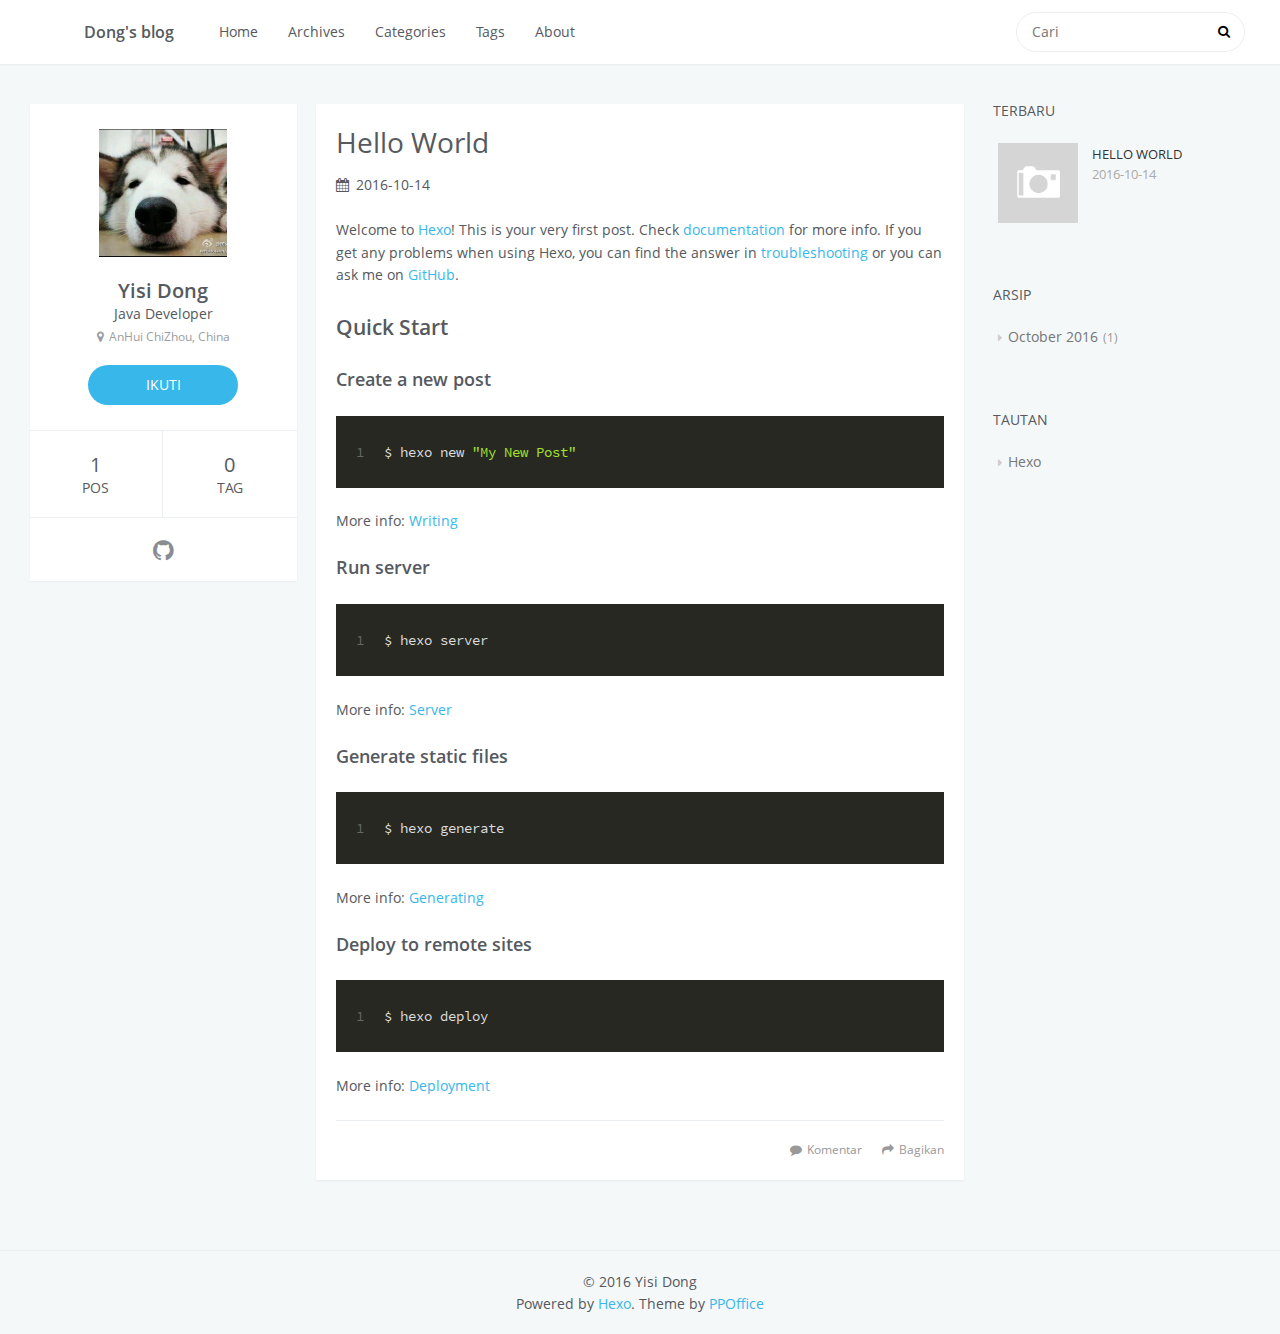
==== commit a2e0e88b: "Site updated: 2016-10-17 15:43:02" ====
--- a/index.html
+++ b/index.html
@@ -77,7 +77,7 @@
             <div id="search-form-wrap">
 
     <form class="search-form">
-        <input type="text" class="ins-search-input search-form-input" placeholder="Search" />
+        <input type="text" class="ins-search-input search-form-input" placeholder="Cari" />
         <button type="submit" class="search-form-submit"></button>
     </form>
     <div class="ins-search">
@@ -96,10 +96,10 @@
 (function (window) {
     var INSIGHT_CONFIG = {
         TRANSLATION: {
-            POSTS: 'Posts',
+            POSTS: 'pos',
             PAGES: 'Pages',
-            CATEGORIES: 'Categories',
-            TAGS: 'Tags',
+            CATEGORIES: 'kategori',
+            TAGS: 'tag',
             UNTITLED: '(Untitled)',
         },
         ROOT_URL: '/',
@@ -130,7 +130,7 @@
                 <td>
                     
     <div class="search-form">
-        <input type="text" class="ins-search-input search-form-input" placeholder="Search" />
+        <input type="text" class="ins-search-input search-form-input" placeholder="Cari" />
     </div>
 
                 </td>
@@ -150,12 +150,12 @@
             <h2 id="name">Yisi Dong</h2>
             <h3 id="title">Java Developer</h3>
             <span id="location"><i class="fa fa-map-marker"></i>AnHui ChiZhou, China</span>
-            <a id="follow" target="_blank" href="https://github.com/dysgit">FOLLOW</a>
+            <a id="follow" target="_blank" href="https://github.com/dysgit">IKUTI</a>
         </div>
         <div class="article-info profile-block">
             <div class="article-info-block">
                 1
-                <span>post</span>
+                <span>pos</span>
             </div>
             <div class="article-info-block">
                 0
@@ -235,7 +235,7 @@
 
 </div>
 
-    <a data-url="http://yoursite.com/2016/10/14/hello-world/" data-id="ciuakw0mq0000i42mu8e0n709" class="article-share-link"><i class="fa fa-share"></i>Share</a>
+    <a data-url="http://yoursite.com/2016/10/14/hello-world/" data-id="ciudr7ab200004o2mrprt84na" class="article-share-link"><i class="fa fa-share"></i>Bagikan</a>
 <script>
     (function ($) {
         // Prevent duplicate binding
@@ -303,7 +303,7 @@
 
             
     
-        <a href="http://yoursite.com/2016/10/14/hello-world/#comments" class="article-comment-link disqus-comment-count" data-disqus-url="http://yoursite.com/2016/10/14/hello-world/">Comments</a>
+        <a href="http://yoursite.com/2016/10/14/hello-world/#comments" class="article-comment-link disqus-comment-count" data-disqus-url="http://yoursite.com/2016/10/14/hello-world/">Komentar</a>
     
 
         </footer>
@@ -318,7 +318,7 @@
    
         
     <div class="widget-wrap">
-        <h3 class="widget-title">recent</h3>
+        <h3 class="widget-title">terbaru</h3>
         <div class="widget">
             <ul id="recent-post" class="">
                 
@@ -350,7 +350,7 @@
     
         
     <div class="widget-wrap">
-        <h3 class="widget-title">archives</h3>
+        <h3 class="widget-title">arsip</h3>
         <div class="widget">
             <ul class="archive-list"><li class="archive-list-item"><a class="archive-list-link" href="/archives/2016/10/">October 2016</a><span class="archive-list-count">1</span></li></ul>
         </div>
@@ -363,7 +363,7 @@
     
         
     <div class="widget-wrap widget-list">
-        <h3 class="widget-title">links</h3>
+        <h3 class="widget-title">tautan</h3>
         <div class="widget">
             <ul>
                 
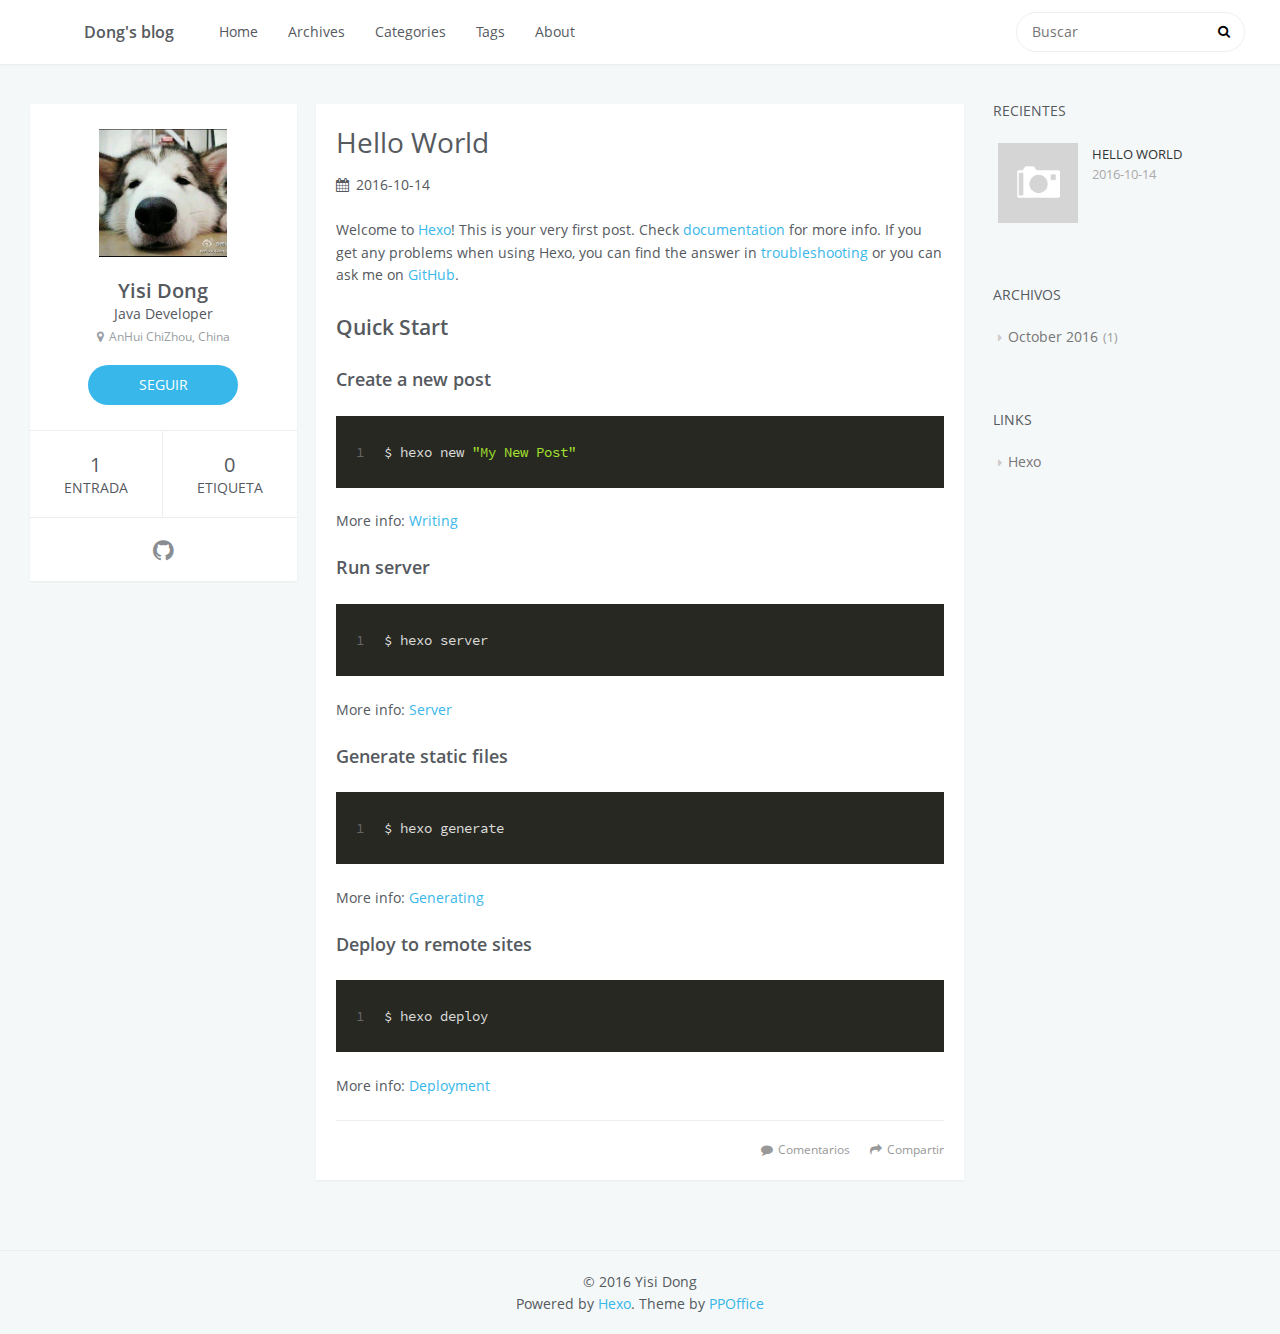
==== commit 67386053: "Site updated: 2016-10-17 17:19:12" ====
--- a/index.html
+++ b/index.html
@@ -77,7 +77,7 @@
             <div id="search-form-wrap">
 
     <form class="search-form">
-        <input type="text" class="ins-search-input search-form-input" placeholder="Cari" />
+        <input type="text" class="ins-search-input search-form-input" placeholder="Buscar" />
         <button type="submit" class="search-form-submit"></button>
     </form>
     <div class="ins-search">
@@ -96,10 +96,10 @@
 (function (window) {
     var INSIGHT_CONFIG = {
         TRANSLATION: {
-            POSTS: 'pos',
+            POSTS: 'Entradas',
             PAGES: 'Pages',
-            CATEGORIES: 'kategori',
-            TAGS: 'tag',
+            CATEGORIES: 'Categorias',
+            TAGS: 'Etiquetas',
             UNTITLED: '(Untitled)',
         },
         ROOT_URL: '/',
@@ -130,7 +130,7 @@
                 <td>
                     
     <div class="search-form">
-        <input type="text" class="ins-search-input search-form-input" placeholder="Cari" />
+        <input type="text" class="ins-search-input search-form-input" placeholder="Buscar" />
     </div>
 
                 </td>
@@ -150,16 +150,16 @@
             <h2 id="name">Yisi Dong</h2>
             <h3 id="title">Java Developer</h3>
             <span id="location"><i class="fa fa-map-marker"></i>AnHui ChiZhou, China</span>
-            <a id="follow" target="_blank" href="https://github.com/dysgit">IKUTI</a>
+            <a id="follow" target="_blank" href="https://github.com/dysgit">SEGUIR</a>
         </div>
         <div class="article-info profile-block">
             <div class="article-info-block">
                 1
-                <span>pos</span>
+                <span>Entrada</span>
             </div>
             <div class="article-info-block">
                 0
-                <span>tag</span>
+                <span>Etiqueta</span>
             </div>
         </div>
         
@@ -235,7 +235,7 @@
 
 </div>
 
-    <a data-url="http://yoursite.com/2016/10/14/hello-world/" data-id="ciudr7ab200004o2mrprt84na" class="article-share-link"><i class="fa fa-share"></i>Bagikan</a>
+    <a data-url="http://yoursite.com/2016/10/14/hello-world/" data-id="ciudrk64y0000842mjk0b6cdo" class="article-share-link"><i class="fa fa-share"></i>Compartir</a>
 <script>
     (function ($) {
         // Prevent duplicate binding
@@ -303,7 +303,7 @@
 
             
     
-        <a href="http://yoursite.com/2016/10/14/hello-world/#comments" class="article-comment-link disqus-comment-count" data-disqus-url="http://yoursite.com/2016/10/14/hello-world/">Komentar</a>
+        <a href="http://yoursite.com/2016/10/14/hello-world/#comments" class="article-comment-link disqus-comment-count" data-disqus-url="http://yoursite.com/2016/10/14/hello-world/">Comentarios</a>
     
 
         </footer>
@@ -318,7 +318,7 @@
    
         
     <div class="widget-wrap">
-        <h3 class="widget-title">terbaru</h3>
+        <h3 class="widget-title">Recientes</h3>
         <div class="widget">
             <ul id="recent-post" class="">
                 
@@ -350,7 +350,7 @@
     
         
     <div class="widget-wrap">
-        <h3 class="widget-title">arsip</h3>
+        <h3 class="widget-title">Archivos</h3>
         <div class="widget">
             <ul class="archive-list"><li class="archive-list-item"><a class="archive-list-link" href="/archives/2016/10/">October 2016</a><span class="archive-list-count">1</span></li></ul>
         </div>
@@ -363,7 +363,7 @@
     
         
     <div class="widget-wrap widget-list">
-        <h3 class="widget-title">tautan</h3>
+        <h3 class="widget-title">Links</h3>
         <div class="widget">
             <ul>
                 
